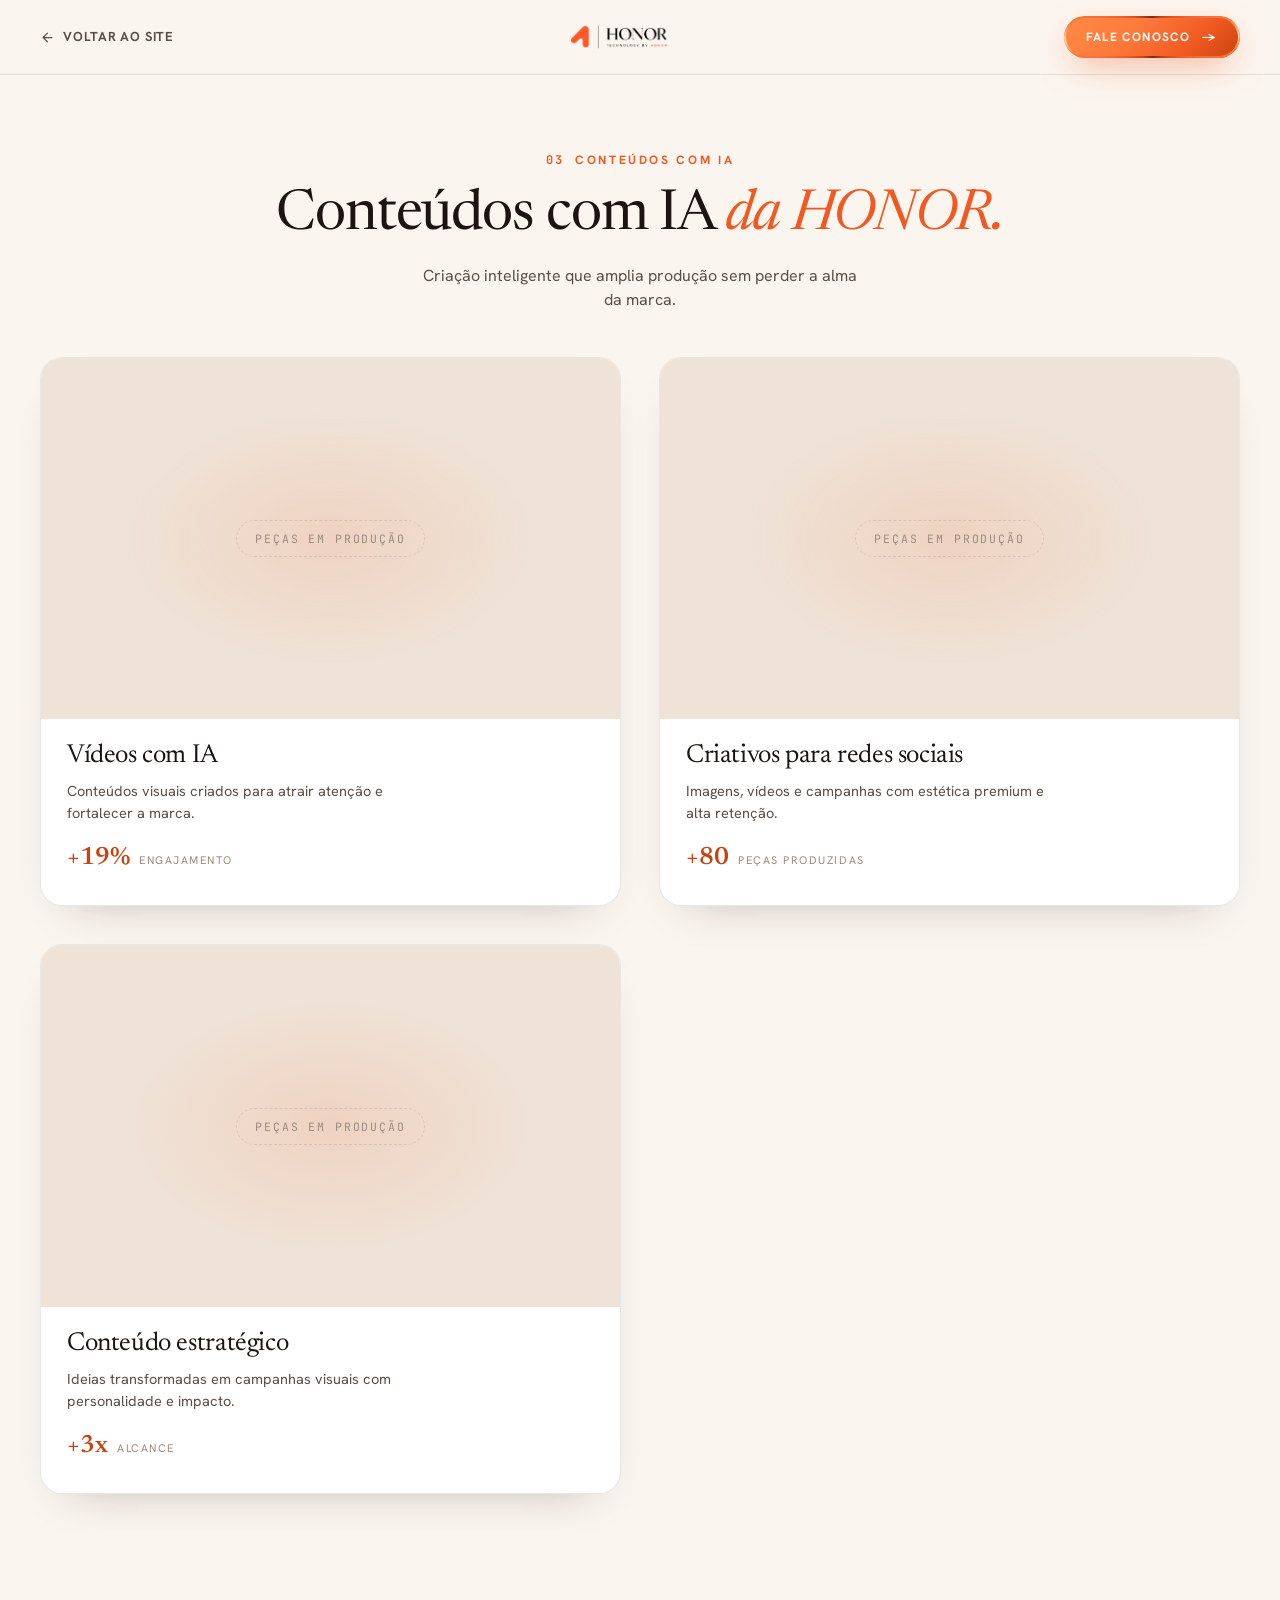
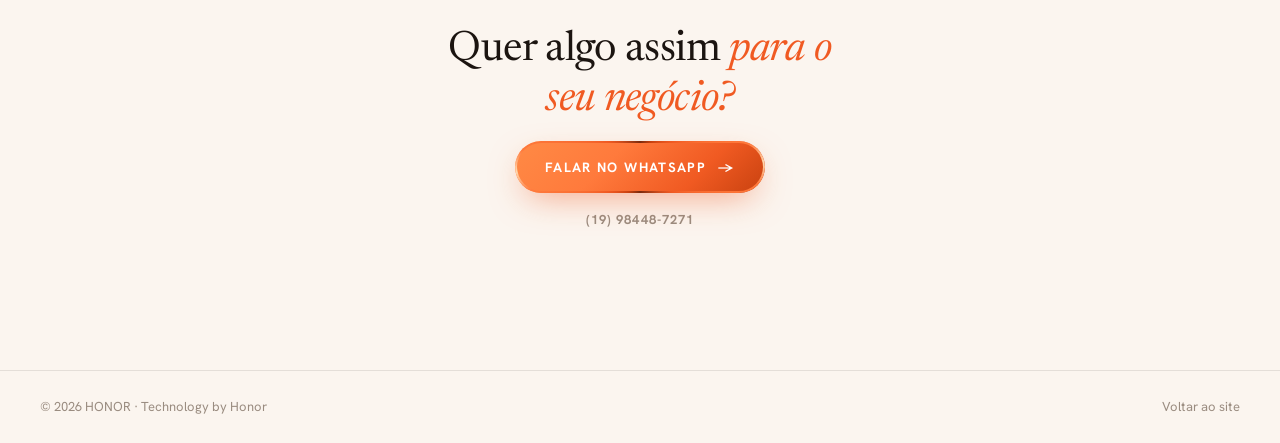
==== conteudos-ia.html @ 75b4dc58 "Galerias por solução, números em orbes de vidro e remoção do CRM Finance Galerias - Os três "+" de S" ====
<!DOCTYPE html>
<html lang="pt-BR">
<head>
<meta charset="UTF-8" />
<meta name="viewport" content="width=device-width, initial-scale=1.0" />
<title>Conteúdos com IA · HONOR</title>
<meta name="description" content="Conteúdos criados com IA pela HONOR — criação inteligente que amplia produção sem perder a alma da marca." />
<link rel="preconnect" href="https://fonts.googleapis.com" />
<link rel="preconnect" href="https://fonts.gstatic.com" crossorigin />
<link href="https://fonts.googleapis.com/css2?family=Newsreader:ital,opsz,wght@0,6..72,400;0,6..72,500;0,6..72,600;1,6..72,400;1,6..72,500&family=Hanken+Grotesk:wght@400;500;700;800&family=JetBrains+Mono:wght@400;500&display=swap" rel="stylesheet" />
<link rel="stylesheet" href="styles.css" />
<link rel="stylesheet" href="gallery.css" />
</head>
<body>

<!-- Cabeçalho enxuto: as galerias são destino, não a home. O nav e o rodapé
     completos vivem só no index.html — copiá-los aqui criaria quatro cópias
     para manter. -->
<header class="gx-head">
  <div class="wrap gx-head-in">
    <a class="gx-back" href="index.html">
      <svg width="15" height="15" viewBox="0 0 24 24" fill="none" stroke="currentColor" stroke-width="2" stroke-linecap="round" stroke-linejoin="round" aria-hidden="true"><path d="M19 12H5M12 19l-7-7 7-7"/></svg>
      Voltar ao site
    </a>
    <a class="gx-logo" href="index.html" aria-label="HONOR — página inicial">
      <img src="assets/logo-full.png" alt="HONOR" />
    </a>
    <a class="btn btn-fill gx-cta" href="https://wa.me/5519984487271?text=Ol%C3%A1%21%20Vim%20pelo%20site%20da%20HONOR%20e%20gostaria%20de%20falar%20sobre%20um%20projeto." target="_blank" rel="noopener">Fale conosco <span class="ar">&rarr;</span></a>
  </div>
</header>

<main class="gx-main">
  <div class="wrap gx-hero">
    <span class="eyebrow reveal"><i class="gx-num">03</i> Conteúdos com IA</span>
    <h1 class="h2 reveal d1">Conteúdos com IA <span class="ital">da HONOR.</span></h1>
    <p class="lead reveal d2">Criação inteligente que amplia produção sem perder a alma da marca.</p>
  </div>

  <div class="wrap gx-grid">
    <article class="gx-card reveal d1">
      <div class="gx-frame gx-frame--soon">
        <span class="gx-soon">Peças em produção</span>
      </div>
      <div class="gx-body">
        <h2>Vídeos com IA</h2>
        <p>Conteúdos visuais criados para atrair atenção e fortalecer a marca.</p>
        <span class="gx-chip"><b>+19%</b><i>engajamento</i></span>
      </div>
    </article>
    <article class="gx-card reveal d2">
      <div class="gx-frame gx-frame--soon">
        <span class="gx-soon">Peças em produção</span>
      </div>
      <div class="gx-body">
        <h2>Criativos para redes sociais</h2>
        <p>Imagens, vídeos e campanhas com estética premium e alta retenção.</p>
        <span class="gx-chip"><b>+80</b><i>peças produzidas</i></span>
      </div>
    </article>
    <article class="gx-card reveal d3">
      <div class="gx-frame gx-frame--soon">
        <span class="gx-soon">Peças em produção</span>
      </div>
      <div class="gx-body">
        <h2>Conteúdo estratégico</h2>
        <p>Ideias transformadas em campanhas visuais com personalidade e impacto.</p>
        <span class="gx-chip"><b>+3x</b><i>alcance</i></span>
      </div>
    </article>
  </div>

  <div class="wrap gx-foot-cta reveal">
    <h2>Quer algo assim <span class="ital">para o seu negócio?</span></h2>
    <a class="btn btn-fill" href="https://wa.me/5519984487271?text=Ol%C3%A1%21%20Vim%20pelo%20site%20da%20HONOR%20e%20gostaria%20de%20falar%20sobre%20um%20projeto." target="_blank" rel="noopener">Falar no WhatsApp <span class="ar">&rarr;</span></a>
    <a class="gx-phone" href="https://wa.me/5519984487271?text=Ol%C3%A1%21%20Vim%20pelo%20site%20da%20HONOR%20e%20gostaria%20de%20falar%20sobre%20um%20projeto." target="_blank" rel="noopener">(19) 98448-7271</a>
  </div>
</main>

<footer class="gx-footer">
  <div class="wrap gx-footer-in">
    <span>&copy; 2026 HONOR · Technology by Honor</span>
    <a href="index.html">Voltar ao site</a>
  </div>
</footer>

<script src="app.js"></script>
<script src="gallery.js"></script>
</body>
</html>
---- styles.css ----
/* ============================================================
   HONOR — landing page
   Design system: warm cream canvas, molten-orange accent,
   editorial serif (Newsreader) + grotesque sans (Hanken Grotesk)
   ============================================================ */

:root{
  /* palette */
  --cream:      #FBF5EF;
  --cream-2:    #F4EBE2;
  --cream-3:    #EFE3D7;
  --ink:        #1B1410;
  --ink-soft:   #5A4F47;
  --ink-faint:  #9A8C80;
  --line:       rgba(27,20,16,.10);

  --dark:       #120D0A;
  --dark-2:     #1B1310;
  --dark-soft:  rgba(255,255,255,.62);
  --dark-faint: rgba(255,255,255,.34);
  --dark-line:  rgba(255,255,255,.10);

  /* accent — molten orange (Tweakable via --accent) */
  --accent:     #F05A22;
  --accent-2:   #FF7A3C;
  --accent-deep:#C8410F;
  --glow:       rgba(240,90,34,.55);

  /* type */
  --serif: "Newsreader", Georgia, serif;
  --sans:  "Hanken Grotesk", system-ui, sans-serif;
  --mono:  "JetBrains Mono", ui-monospace, monospace;

  --maxw: 1280px;
  --ease: cubic-bezier(.22,1,.36,1);
}

*{ box-sizing:border-box; margin:0; padding:0; }
html{ scroll-behavior:smooth; -webkit-text-size-adjust:100%; }

/* custom thin orange scrollbar */
html{ scrollbar-width:thin; scrollbar-color:var(--accent) transparent; }
::-webkit-scrollbar{ width:9px; height:9px; }
::-webkit-scrollbar-track{ background:transparent; }
::-webkit-scrollbar-thumb{
  background:linear-gradient(var(--accent), var(--accent-deep));
  border-radius:100px; border:2px solid var(--cream);
}
::-webkit-scrollbar-thumb:hover{ background:var(--accent-2); }
body{
  font-family:var(--sans);
  background:var(--cream);
  color:var(--ink);
  line-height:1.5;
  overflow-x:hidden;
  -webkit-font-smoothing:antialiased;
}
img{ display:block; max-width:100%; }
a{ color:inherit; text-decoration:none; }

.wrap{ max-width:var(--maxw); margin:0 auto; padding:0 40px; }

/* ---- shared type ---- */
.eyebrow{
  font-family:var(--sans);
  font-size:12px; font-weight:700;
  letter-spacing:.22em; text-transform:uppercase;
  color:var(--accent);
}
.eyebrow .muted{ color:var(--ink-faint); }
h1,h2,h3{ font-family:var(--serif); font-weight:400; line-height:1.04; letter-spacing:-.015em; }
.display{ font-size:clamp(40px,6.6vw,92px); }
.h2{ font-size:clamp(30px,4.4vw,58px); letter-spacing:-.02em; }
.h3{ font-size:clamp(22px,2.4vw,30px); }
.ital{ font-style:italic; color:var(--accent); }
.lead{ font-size:clamp(15px,1.25vw,18px); color:var(--ink-soft); max-width:42ch; }
p{ text-wrap:pretty; }

/* ---- buttons ---- */
.btn{
  --pad:16px 30px;
  display:inline-flex; align-items:center; gap:12px;
  font-family:var(--sans); font-size:13.5px; font-weight:700;
  letter-spacing:.1em; text-transform:uppercase;
  padding:var(--pad); border-radius:100px;
  border:1px solid transparent; cursor:pointer;
  transition:transform .4s var(--ease), box-shadow .4s var(--ease), background .3s, color .3s;
  will-change:transform;
}
.btn .ar{ transition:transform .4s var(--ease); }
.btn:hover .ar{ transform:translateX(5px); }
.btn-fill{
  position:relative; isolation:isolate;
  background:linear-gradient(135deg,#FF8A45 0%, var(--accent-2) 38%, var(--accent) 72%, var(--accent-deep) 100%);
  color:#fff; border:none;
  box-shadow:0 12px 34px -10px var(--glow), inset 0 1px 0 rgba(255,255,255,.28);
}
/* rotating orange liquid ring around the button (border only, text stays on top) */
.btn-fill::before{
  content:""; position:absolute; inset:0; border-radius:999px; padding:1.7px; z-index:0; pointer-events:none;
  background:conic-gradient(from var(--lg-a,0deg),
    #7a2a0d 0deg, #C8410F 24deg, #F05A22 52deg, #FF7A3C 78deg,
    #ffd9b0 88deg, #FF7A3C 98deg, #F05A22 128deg, #7a2a0d 180deg,
    #C8410F 204deg, #F05A22 232deg, #FF7A3C 258deg,
    #ffd9b0 268deg, #FF7A3C 278deg, #F05A22 308deg, #7a2a0d 360deg);
  -webkit-mask:linear-gradient(#000 0 0) content-box, linear-gradient(#000 0 0);
  mask:linear-gradient(#000 0 0) content-box, linear-gradient(#000 0 0);
  -webkit-mask-composite:xor; mask-composite:exclude;
  animation:lg-angle 4.5s linear infinite;
}
.btn-fill > *{ position:relative; z-index:1; }
.btn-fill:hover{ transform:translateY(-3px); box-shadow:0 20px 48px -12px var(--glow), inset 0 1px 0 rgba(255,255,255,.4); }
.btn-ghost{ color:var(--ink); padding-left:6px; padding-right:6px; }
.btn-ghost:hover{ color:var(--accent); }
.btn-outline{
  border-color:var(--line); color:var(--ink); background:transparent;
}
.btn-outline:hover{ border-color:var(--accent); color:var(--accent); transform:translateY(-2px); }

/* ============================================================
   NAV — liquid-gold floating toolbar
   ============================================================ */
@property --lg-a{ syntax:"<angle>"; inherits:false; initial-value:0deg; }
@keyframes lg-spin{ to{ transform:translate(-50%,-50%) rotate(360deg); } }
@keyframes lg-angle{ to{ --lg-a:360deg; } }
:root{
  --lg-conic: conic-gradient(from 0deg,
    #7a2a0d 0deg, #C8410F 20deg, #F05A22 52deg, #FF7A3C 78deg,
    #ffffff 88deg, #FF7A3C 98deg, #ffc0cb 103deg, #ffd9b0 109deg,
    #F05A22 132deg, #7a2a0d 180deg,
    #C8410F 200deg, #F05A22 232deg, #FF7A3C 258deg,
    #ffffff 268deg, #FF7A3C 278deg, #ffc0cb 283deg, #ffd9b0 289deg,
    #F05A22 312deg, #7a2a0d 360deg);
}
.nav{
  position:fixed; top:0; left:0; right:0; z-index:60;
  display:flex; justify-content:center; padding:16px 18px; pointer-events:none;
}
.nav-in{
  pointer-events:auto; position:relative;
  width:min(1200px,100%); height:62px;
  display:flex; align-items:center; justify-content:space-between; gap:20px;
  padding:0 11px 0 20px; border-radius:20px;
  background:rgba(251,245,239,.34);
  backdrop-filter:blur(12px) saturate(1.15); -webkit-backdrop-filter:blur(12px) saturate(1.15);
  border:1px solid rgba(255,255,255,.28);
  box-shadow:0 8px 30px rgba(0,0,0,.10), inset 0 1px 0 rgba(255,255,255,.4);
  transition:background .4s var(--ease), box-shadow .4s var(--ease);
}
.nav.scrolled .nav-in{ background:rgba(251,245,239,.62); box-shadow:0 10px 34px rgba(0,0,0,.14), inset 0 1px 0 rgba(255,255,255,.5); }
.nav-in > *{ position:relative; z-index:1; }

.brand{ display:flex; align-items:center; gap:11px; }
.brand-logo{ height:34px; width:auto; display:block; }
.foot-logo{ height:54px; filter:none; }

.nav-links{ position:relative; display:flex; gap:4px; }
.nav-links a{
  position:relative; z-index:2;
  font-size:12px; font-weight:700; letter-spacing:.1em; text-transform:uppercase;
  color:var(--ink); padding:10px 16px; border-radius:14px;
  transition:color .35s var(--ease);
}
.nav-links a:hover{ color:var(--accent); }
.nav-links a.is-active{ color:#000; }

/* sliding gold ring — outline only, transparent center (no plate/box) */
.nav-ring{
  position:absolute; top:0; left:0; width:0; height:0; z-index:1; opacity:0;
  border-radius:16px; pointer-events:none;
  transition:transform .5s cubic-bezier(.34,1.2,.64,1), width .5s cubic-bezier(.34,1.2,.64,1),
             height .5s cubic-bezier(.34,1.2,.64,1), opacity .4s var(--ease);
}
.nav-ring.on{ opacity:1; }
.nav-ring__glow{ position:absolute; inset:-5px; border-radius:20px; background:var(--accent); filter:blur(11px); opacity:.22; }
.nav-ring__clip{ position:absolute; inset:0; border-radius:16px; overflow:hidden; padding:2.2px;
  -webkit-mask:linear-gradient(#000 0 0) content-box, linear-gradient(#000 0 0);
  mask:linear-gradient(#000 0 0) content-box, linear-gradient(#000 0 0);
  -webkit-mask-composite:xor; mask-composite:exclude; }
.nav-ring__grad{ position:absolute; top:50%; left:50%; width:220%; aspect-ratio:1;
  transform:translate(-50%,-50%); background:var(--lg-conic); animation:lg-spin 4.5s linear infinite; }

/* gold-ring CTA button */
.lg-cta{ position:relative; display:inline-flex; align-items:center; border-radius:100px; overflow:hidden; isolation:isolate; }
.lg-cta__ring{ position:absolute; inset:0; border-radius:inherit; overflow:hidden; z-index:0; }
.lg-cta__grad{ position:absolute; top:50%; left:50%; width:260%; aspect-ratio:1;
  transform:translate(-50%,-50%); background:var(--lg-conic); animation:lg-spin 4.5s linear infinite; }
.lg-cta__label{ position:relative; z-index:1; margin:1.6px; padding:11px 22px; border-radius:100px;
  background:#1c0f08; color:#FFB382; font:700 12px/1 var(--sans); letter-spacing:.1em; text-transform:uppercase;
  display:inline-flex; align-items:center; gap:10px; transition:color .3s var(--ease); }
.lg-cta:hover .lg-cta__label{ color:#fff; }
.lg-cta .ar{ transition:transform .4s var(--ease); }
.lg-cta:hover .ar{ transform:translateX(4px); }

@media(max-width:880px){ .nav-links{ display:none; } }

/* ============================================================
   HERO
   ============================================================ */
.hero{ position:relative; padding-top:78px; overflow:hidden; background:#F3EEE9; display:flex; flex-direction:column; height:100vh; height:100svh; min-height:460px; }
#particles{ position:absolute; inset:0; width:100%; height:100%; z-index:2; pointer-events:none; }

/* video fills the hero exactly — hero matches the viewport, cover keeps it edge-to-edge */
.hero-video{
  position:absolute; inset:0; width:100%; height:100%;
  object-fit:cover; object-position:center;
  z-index:0; pointer-events:none;
  background:#F3EEE9;
}
.hero > .wrap:first-of-type{ flex:1 1 auto; display:flex; align-items:center; min-height:0; width:100%; }
.hero-grid{
  position:relative; z-index:3;
  display:flex; align-items:center;
  width:100%; min-height:0;
  padding:16px 0;
}
.hero-copy{ max-width:560px; margin-left:clamp(-24px,-1.4vw,0px); }
.hero h1{ margin:18px 0 0; color:var(--ink); text-shadow:0 1px 22px rgba(251,245,239,.55); font-size:clamp(38px,5.4vw,82px); }
.hero .lead{ margin:26px 0 40px; max-width:42ch; color:var(--ink-soft); text-shadow:0 1px 14px rgba(251,245,239,.6); }
.hero .eyebrow{ text-shadow:0 1px 12px rgba(251,245,239,.6); }
.hero-actions{ display:flex; align-items:center; gap:20px; flex-wrap:wrap; }
.hero .btn-ghost{ color:var(--ink); text-shadow:0 1px 12px rgba(251,245,239,.5); }
.hero .btn-ghost:hover{ color:var(--accent); }
.hero .eyebrow .muted{ color:var(--ink-faint); }

/* no dark seam between hero and the next band — clean cut */
.hero::after{ content:none; }
/* subtle LIGHT (cream) gradient on the text side so the dark text reads over any video frame */
.hero::before{
  content:""; position:absolute; inset:0; z-index:1; pointer-events:none;
  background:linear-gradient(90deg, rgba(243,238,233,.86) 0%, rgba(243,238,233,.6) 24%, rgba(243,238,233,.3) 42%, rgba(243,238,233,.08) 56%, transparent 66%);
}

/* hero headline is ALWAYS visible — no scroll-JS / timeline dependency */
.hero .reveal{ opacity:1 !important; transform:none !important; animation:none !important; }

/* trust band — its own strip on cream, below the 16:9 video hero */
.trustband{ background:var(--cream); padding:34px 0 40px; overflow:hidden; }
.trustband .trust-label{ text-align:center; margin-bottom:24px; }
.trust-label{ font-size:11px; font-weight:700; letter-spacing:.2em; text-transform:uppercase; color:var(--ink-faint); }

/* scrolling marquee of brand names */
.marquee{
  position:relative; width:100%; overflow:hidden;
  -webkit-mask-image:linear-gradient(90deg, transparent, #000 7%, #000 93%, transparent);
  mask-image:linear-gradient(90deg, transparent, #000 7%, #000 93%, transparent);
}
.marquee-track{ display:flex; align-items:center; width:max-content; animation:marquee 30s linear infinite; }
.marquee:hover .marquee-track{ animation-play-state:paused; }
.m-item{
  font-family:var(--serif); font-style:italic; font-weight:500;
  font-size:clamp(24px,2.6vw,38px); color:var(--ink); opacity:.5;
  white-space:nowrap; padding:0 clamp(26px,3.4vw,52px);
  transition:opacity .3s, color .3s;
}
.m-item:hover{ opacity:1; color:var(--accent); }
.m-sep{ flex:none; width:7px; height:7px; border-radius:50%; background:var(--accent); opacity:.55; }
@keyframes marquee{ from{ transform:translateX(0); } to{ transform:translateX(-50%); } }
@media (prefers-reduced-motion:reduce){ .marquee-track{ animation:none; } }

@media(max-width:900px){
  .hero{ height:auto; min-height:100vh; min-height:100svh; }
  .hero-grid{ min-height:auto; padding:24px 0 30px; }
  .hero-copy{ max-width:none; margin-left:0; }
}

/* ============================================================
   SOLUÇÕES
   ============================================================ */
.section{ position:relative; padding:clamp(80px,11vh,140px) 0; }
.sec-head{ text-align:center; max-width:760px; margin:0 auto 64px; }
.sec-head .eyebrow{ display:block; margin-bottom:20px; }

.solucoes{ position:relative; overflow:hidden; min-height:100vh; display:flex; flex-direction:column; justify-content:center; padding:96px 0; }
.sol-bg{
  position:absolute; left:50%; top:50%;
  transform:translate(-50%, calc(-50% + var(--py,0)));
  width:min(1180px,94vw); aspect-ratio:1672/941;
  background:url("assets/spheres-soft.png") center/contain no-repeat;
  z-index:0; pointer-events:none;
  will-change:transform;
}
.solucoes .wrap{ position:relative; z-index:1; display:flex; flex-direction:column; min-height:84vh; }
.solucoes .sec-head{ position:relative; max-width:860px; }
.solucoes .sec-head h2{ font-size:clamp(28px,3.9vw,52px); }
.solucoes .sec-head::before{
  content:""; position:absolute; inset:-40% -16% -30%;
  background:radial-gradient(62% 64% at 50% 42%, rgba(251,245,239,.95) 0%, rgba(251,245,239,.62) 52%, transparent 80%);
  filter:blur(6px); z-index:-1; pointer-events:none;
}
.sol-grid{
  display:grid; grid-template-columns:repeat(3,1fr); gap:28px;
  max-width:1040px; margin:auto auto 0;
}
.sol-card{ position:relative; text-align:center; padding:0 14px; }
.sol-card::before{
  content:""; position:absolute; inset:-22% -8% -16%;
  background:radial-gradient(78% 86% at 50% 50%, rgba(251,245,239,.92) 0%, rgba(251,245,239,.6) 56%, transparent 82%);
  filter:blur(5px); z-index:-1; pointer-events:none;
}
.sol-card .num{ font-family:var(--mono); font-size:12px; color:var(--accent); letter-spacing:.1em; }
.sol-card h3{ margin:14px 0 10px; font-size:24px; }
.sol-card p{ color:var(--ink-soft); font-size:15px; max-width:30ch; margin:0 auto; }
/* virou link para a galeria do tema; text-decoration/line-height explícitos
   porque agora é <a> e não mais <div> */
.sol-card .plus{
  width:38px; height:38px; margin:20px auto 0; border-radius:50%;
  background:var(--accent); color:#fff; display:grid; place-items:center;
  font-size:18px; line-height:1; text-decoration:none;
  box-shadow:0 8px 22px -8px var(--glow);
  transition:transform .4s var(--ease), box-shadow .4s var(--ease);
}
.sol-card .plus:hover,
.sol-card:hover .plus{ transform:rotate(90deg) scale(1.08); box-shadow:0 12px 28px -8px var(--glow); }
.sol-card .plus:focus-visible{ outline:2px solid var(--accent-deep); outline-offset:4px; }
@media(max-width:820px){ .sol-grid{ grid-template-columns:1fr; gap:34px; } }

/* ============================================================
   CASES — grade por padrão, coverflow 3D no desktop
   Modos aplicados por cases.js: .cf--on (coverflow) e .cf--snap (mobile).
   Sem JS, o que vale é a grade abaixo — todo o conteúdo fica legível.
   ============================================================ */
/* sem overflow aqui: overflow:hidden no ancestral vira o scrollport do
   position:sticky e mata o pin. O recorte fica em .cases-sticky. */
.cases{ --cf-step:60vh; position:relative; background:#0C0C0C; color:#fff; padding:96px 0 104px; }
.cases-head{ margin-bottom:44px; }
.cases-head .eyebrow{ display:block; margin-bottom:14px; }
.cases-head .h2{ color:#FBF5EF; }

/* ---- base: grade ---- */
.cf-track{ display:grid; grid-template-columns:repeat(2,1fr); gap:26px;
           max-width:var(--maxw); margin:0 auto; padding:0 40px; }
.cf-card{ background:#141010; border:1px solid var(--dark-line); border-radius:20px; overflow:hidden; }
.cf-shot{ aspect-ratio:16/10; background:#0f0b09; }
.cf-shot img{ width:100%; height:100%; object-fit:cover; display:block; }
.cf-info{ padding:22px 24px 26px; }
.cf-info h3{ font-size:23px; color:#fff; }
.cf-info p{ color:var(--dark-soft); font-size:14.5px; margin:10px 0 16px; max-width:46ch; }
.cf-chip{ display:inline-flex; align-items:baseline; gap:9px; }
.cf-chip b{ font-family:var(--serif); font-weight:600; font-size:26px; color:var(--accent-2); }
.cf-chip i{ font-style:normal; font-size:11px; letter-spacing:.14em; text-transform:uppercase; color:var(--dark-faint); }
.cf-meta{ display:none; }
@media(max-width:760px){ .cf-track{ grid-template-columns:1fr; padding:0 24px; } }

/* ---- modo coverflow (desktop) ---- */
.cases.cf--on{ padding:0; height:calc(100svh + (var(--cf-n,1) - 1) * var(--cf-step)); }
.cases.cf--on .cases-sticky{
  position:sticky; top:0; height:100svh; overflow:hidden;
  display:flex; flex-direction:column; justify-content:center; gap:clamp(14px,2.6vh,34px);
  padding:96px 0 44px;
}
/* no modo pinado o cabeçalho divide a tela com os cards, então encolhe */
.cases.cf--on .cases-head{ margin-bottom:0; text-align:center; }
.cases.cf--on .cases-head .eyebrow{ margin-bottom:10px; }
.cases.cf--on .cases-head .h2{ font-size:clamp(26px,3vw,44px); }

.cases.cf--on .cf-stage{
  position:relative; flex:1; min-height:0;
  perspective:1600px; perspective-origin:50% 50%;
  touch-action:pan-y; cursor:grab; outline:none;
}
.cases.cf--on .cf-stage.is-dragging{ cursor:grabbing; }
.cases.cf--on .cf-stage:focus-visible{ outline:2px solid var(--accent); outline-offset:8px; border-radius:22px; }
/* brasa por trás do card central */
.cases.cf--on .cf-stage::before{
  content:""; position:absolute; left:50%; top:50%; z-index:0; pointer-events:none;
  width:min(74vw,940px); aspect-ratio:1; transform:translate(-50%,-50%);
  background:radial-gradient(closest-side, rgba(240,90,34,.20), transparent 70%);
}
/* vinhetas laterais: os cards somem na borda em vez de serem cortados */
.cases.cf--on .cf-stage::after{
  content:""; position:absolute; inset:0; z-index:2; pointer-events:none;
  background:linear-gradient(90deg,#0C0C0C 0%, rgba(12,12,12,0) 15%, rgba(12,12,12,0) 85%, #0C0C0C 100%);
}
.cases.cf--on .cf-track{
  position:absolute; inset:0; z-index:1; display:block;
  max-width:none; margin:0; padding:0; transform-style:preserve-3d;
}
.cases.cf--on .cf-card{
  position:absolute; left:50%; top:50%;
  width:min(44vw, 560px, 74vh); margin:0; cursor:pointer;
  background:#0f0b09; border-color:rgba(255,255,255,.08);
  box-shadow:0 30px 70px -30px rgba(0,0,0,.9);
  will-change:transform, opacity;
}
.cases.cf--on .cf-card .cf-info{ display:none; }
.cases.cf--on .cf-card.is-active{
  cursor:default; border-color:rgba(240,90,34,.5);
  box-shadow:0 44px 92px -30px var(--glow), 0 0 0 1px rgba(240,90,34,.22);
}

/* legenda + controles */
.cases.cf--on .cf-meta{
  display:grid; grid-template-columns:1fr auto; gap:clamp(20px,4vw,64px); align-items:end;
}
.cf-meta-text{ transition:opacity .17s var(--ease), transform .17s var(--ease); }
.cf-meta-text.swap{ opacity:0; transform:translateY(9px); }
.cf-t{ font-size:clamp(21px,2.3vw,29px); color:#fff; }
.cf-d{ color:var(--dark-soft); font-size:14.5px; margin:9px 0 14px; max-width:54ch; }
.cf-ctl{ display:flex; align-items:center; gap:13px; }
.cf-arrow{
  width:42px; height:42px; flex:none; border-radius:50%; padding:0; cursor:pointer;
  border:1px solid var(--dark-line); background:transparent; color:var(--dark-soft);
  display:grid; place-items:center; transition:.3s var(--ease);
}
.cf-arrow:hover{ border-color:var(--accent); color:var(--accent); transform:translateY(-3px); }
.cf-count{ font-family:var(--mono); font-size:12px; letter-spacing:.08em; color:var(--dark-faint); }
.cf-count b{ font-weight:500; color:var(--accent-2); }
.cf-total{ font-style:normal; }
.cf-dots{ display:flex; align-items:center; gap:8px; margin-left:6px; }
.cf-dot{
  width:7px; height:7px; border:0; padding:0; border-radius:50%; cursor:pointer;
  background:rgba(255,255,255,.22); transition:.35s var(--ease);
}
.cf-dot:hover{ background:rgba(255,255,255,.5); }
.cf-dot.is-on{ width:22px; border-radius:4px; background:var(--accent); box-shadow:0 0 12px var(--glow); }
.cf-cta{ grid-column:1 / -1; justify-self:start; }
@media(max-width:1100px){
  .cases.cf--on .cf-meta{ grid-template-columns:1fr; align-items:start; }
  .cf-cta{ display:none; }
}

/* ---- modo snap (mobile) ---- */
.cases.cf--snap .cf-track{
  display:flex; gap:16px; padding:4px 22px 22px; max-width:none;
  overflow-x:auto; scroll-snap-type:x mandatory;
  -webkit-overflow-scrolling:touch; scrollbar-width:none;
}
.cases.cf--snap .cf-track::-webkit-scrollbar{ display:none; }
.cases.cf--snap .cf-card{ flex:0 0 84%; scroll-snap-align:center; }

/* ============================================================
   PROCESSO
   ============================================================ */
.processo{ overflow:hidden; }
.proc-grid{ display:grid; grid-template-columns:1.45fr 1.15fr; gap:clamp(8px,1.5vw,28px); align-items:center; }
.proc-art{ position:relative; }
.proc-art img{ width:138%; max-width:none; height:auto; display:block; margin-left:-22%; }
.proc-main .eyebrow{ display:block; margin-bottom:16px; }
.proc-main h2{ margin:0 0 38px; }
.steps{ position:relative; display:grid; grid-template-columns:repeat(4,1fr); gap:18px; margin-bottom:36px; }
.steps .wire{ position:absolute; left:0; right:0; top:26px; height:60px; z-index:0; pointer-events:none; }
.step{ position:relative; z-index:1; }
.step .dot{
  width:54px; height:54px; border-radius:50%;
  background:#fff; border:1px solid var(--line);
  display:grid; place-items:center; color:var(--accent);
  box-shadow:0 10px 26px -14px rgba(0,0,0,.25);
  transition:transform .4s var(--ease), box-shadow .4s;
}
.step:hover .dot{ transform:translateY(-5px); box-shadow:0 16px 30px -12px var(--glow); }
.step .num{ font-family:var(--mono); font-size:12px; color:var(--ink-faint); margin:20px 0 8px; }
.step h3{ font-size:19px; font-family:var(--sans); font-weight:800; letter-spacing:.04em; text-transform:uppercase; }
.step p{ color:var(--ink-soft); font-size:14px; margin-top:10px; max-width:24ch; }
@media(max-width:980px){
  .proc-grid{ grid-template-columns:1fr; gap:30px; }
  .proc-art{ max-width:620px; margin:0 auto; }
  .proc-art img{ width:100%; margin-left:0; }
  .steps{ grid-template-columns:repeat(2,1fr); gap:34px; }
  .steps .wire{ display:none; }
}
@media(max-width:520px){ .steps{ grid-template-columns:1fr; } }

/* ============================================================
   NÚMEROS — orbes de vidro no creme
   Mesma linguagem da seção Soluções. As esferas de lá são um PNG fixo
   (assets/spheres-soft.png em .sol-bg), então estes orbes são CSS puro.
   Regra de ouro herdada da versão anterior: NENHUM filter/backdrop-filter
   em ancestral do número — o odômetro anima dentro, e filtro sobre camada
   animada custou metade do frame rate antes.
   ============================================================ */
.numbers{ position:relative; overflow:hidden; background:var(--cream-2); }
.numbers::before{                       /* wash quente separando do creme vizinho */
  content:""; position:absolute; left:50%; top:52%; z-index:0; pointer-events:none;
  width:min(120%,1400px); aspect-ratio:2.2/1; transform:translate(-50%,-50%);
  background:radial-gradient(closest-side, rgba(240,90,34,.10), transparent 72%);
}
.numbers .wrap{ position:relative; z-index:1; }
.numbers .sec-head{ margin-bottom:clamp(44px,6vw,72px); }

.orb-row{ position:relative; }
.orb-wire{
  position:absolute; left:3%; top:0; width:94%; z-index:0;
  /* mesma altura do orbe: o path está em y=60 de um viewBox de 120 e o
     preserveAspectRatio="none" estica, então a linha cai no centro deles */
  height:clamp(120px,15vw,190px);
}
.orb-wire path{ stroke-width:1.6; opacity:.75; }
.orb-list{
  position:relative; z-index:1; list-style:none;
  display:grid; grid-template-columns:repeat(4,1fr); gap:clamp(16px,2.5vw,34px);
}
.orb-item{ text-align:center; }

/* o orbe */
.orb{
  position:relative; margin:0 auto;
  width:clamp(120px,15vw,190px); aspect-ratio:1; border-radius:50%;
  display:grid; place-items:center;
  background:
    radial-gradient(76% 76% at 30% 22%, rgba(255,255,255,.98), rgba(255,255,255,.34) 44%, transparent 64%),
    radial-gradient(130% 118% at 50% 116%, rgba(240,90,34,.62), rgba(255,122,60,.26) 42%, transparent 70%),
    linear-gradient(158deg, rgba(255,255,255,.72), rgba(244,235,226,.40));
  border:1px solid rgba(255,255,255,.9);
  box-shadow:
    0 30px 54px -24px rgba(200,65,15,.6),
    0 6px 18px -10px rgba(27,20,16,.2),
    0 0 0 1px rgba(240,90,34,.12),
    inset 0 -26px 42px -20px rgba(240,90,34,.72),
    inset 0 12px 24px -14px rgba(255,255,255,1);
  transition:transform .55s var(--ease), box-shadow .55s var(--ease);
}
.orb-item:hover .orb{
  transform:translateY(-8px);
  box-shadow:
    0 40px 66px -24px rgba(200,65,15,.66),
    0 8px 20px -10px rgba(27,20,16,.22),
    0 0 0 1px rgba(240,90,34,.2),
    inset 0 -26px 42px -20px rgba(240,90,34,.78),
    inset 0 12px 24px -14px rgba(255,255,255,1);
}
/* brilho especular no alto à esquerda */
.orb-shine{
  position:absolute; left:16%; top:11%; width:44%; height:30%; border-radius:50%;
  background:linear-gradient(160deg, rgba(255,255,255,.95), rgba(255,255,255,0) 68%);
  pointer-events:none;
}

/* número dentro do orbe: laranja sólido. Sem halo — no creme o brilho
   não lê como luz, vira sujeira em volta do algarismo. */
.orb-num{
  position:relative;
  font-family:var(--serif); font-weight:600; line-height:1;
  font-size:clamp(34px,4.4vw,60px);
  color:var(--accent-deep);
}
.orb-l{
  margin-top:18px; font-size:11.5px; letter-spacing:.16em;
  text-transform:uppercase; color:var(--ink-soft);
}

@media(max-width:860px){
  .orb-list{ grid-template-columns:repeat(2,1fr); gap:34px 18px; }
  .orb-wire{ display:none; }
}
@media(max-width:380px){ .orb-list{ grid-template-columns:1fr; } }

/* ---- ODÔMETRO ----
   Cada dígito é uma coluna com overflow:hidden e uma tira 0-9 que desliza.
   A largura da coluna sai sozinha do dígito mais largo da tira, então todas
   ficam iguais sem depender de a fonte ter algarismos tabulares.
   A classe .odo é posta pelo JS; a pele (cor, tamanho) fica em quem usa.

   Dois cuidados aprendidos e que valem para qualquer pele nova:
   1. Nada de text-shadow largo nos dígitos. A janela da coluna é um
      overflow:hidden justo, a sombra bate na borda e vira um retângulo
      visível. Dar padding não resolve: a folga deixa vazar o dígito
      vizinho da tira junto com o brilho.
   2. Nada de filter/drop-shadow em ancestral. O filtro é reaplicado sobre
      a camada das tiras a cada frame e derruba a página de ~60 fps p/ ~30. */
.odo{ position:relative; display:inline-flex; align-items:flex-start; }
.odo-d{ display:block; overflow:hidden; height:1em; font-variant-numeric:tabular-nums; }
.odo-s{ display:block; height:1em; line-height:1em; }
.odo-strip{
  display:block;
  /* curva própria de propósito: var(--ease) chega perto do fim no primeiro
     terço, o que deixaria o rolar imperceptível. Esta acelera, gira e freia,
     como um contador mecânico. */
  transition:transform 1.4s cubic-bezier(.65,0,.35,1);
  transition-delay:calc(var(--d,0) * 110ms);
}
.odo-strip span{ display:block; height:1em; line-height:1em; text-align:center; }

/* ============================================================
   DEPOIMENTO — editorial, direto no creme, sem moldura
   ============================================================ */
.testimonial{ background:var(--cream); }
.tm{ max-width:920px; margin:0 auto; text-align:center; }
.tm-mark{ font-family:var(--serif); font-style:italic; font-size:clamp(58px,7vw,88px); color:var(--accent); line-height:.5; }
.tm-quote{
  font-family:var(--serif); font-size:clamp(25px,3.3vw,44px); line-height:1.22;
  color:var(--ink); margin:clamp(26px,3.5vw,40px) 0 clamp(28px,3.5vw,40px);
  text-wrap:pretty;
}
.tm-by{ display:inline-flex; align-items:center; gap:14px; text-align:left; }
.tm-by .av{
  width:46px; height:46px; flex:none; border-radius:50%;
  background:linear-gradient(135deg,var(--accent),var(--accent-deep));
  display:grid; place-items:center; font-weight:800; color:#fff; font-size:14px;
  box-shadow:0 10px 26px -12px var(--glow);
}
.tm-who{ display:grid; gap:3px; }
.tm-by .nm{ font-size:13px; font-weight:800; letter-spacing:.08em; text-transform:uppercase; color:var(--ink); }
.tm-by .ro{ font-size:12.5px; color:var(--ink-faint); }

/* ============================================================
   CTA (neon)
   ============================================================ */
.cta-section{
  position:relative; overflow:hidden;
  background:#0b0807; color:#fff;
  min-height:clamp(440px,46vw,640px); display:flex; align-items:center;
}
.cta-section > .wrap{ width:100%; position:relative; z-index:1; }
.cta-bg{ position:absolute; inset:0; z-index:0; }
.cta-bg img{ position:absolute; right:0; top:50%; transform:translateY(-50%); height:122%; width:auto; max-width:none; display:block; }
.cta-in{ position:relative; z-index:1; display:flex; flex-direction:column; align-items:flex-start; gap:20px; max-width:560px; }
.cta-section .eyebrow{ color:var(--accent); }
.cta-section h2{ color:#FBF5EF; max-width:14ch; margin-top:2px; }
.cta-section .ital{ color:var(--accent-2); }
.cta-sub{ color:var(--dark-soft); font-size:16px; max-width:40ch; }
.cta-section .btn-fill{ margin-top:8px; }
.cta-phone{
  display:inline-flex; align-items:center; gap:9px;
  font-family:var(--sans); font-size:13px; font-weight:700;
  letter-spacing:.08em; color:var(--dark-soft);
  transition:color .3s var(--ease);
}
.cta-phone svg{ color:var(--accent-2); transition:transform .35s var(--ease); }
.cta-phone:hover{ color:#fff; }
.cta-phone:hover svg{ transform:scale(1.12); }
@media(max-width:860px){
  .cta-in{ max-width:none; }
  .cta-bg img{ height:auto; width:150%; right:-34%; top:auto; bottom:-6%; transform:none; opacity:.45; }
}

/* ============================================================
   FOOTER
   ============================================================ */
.footer{ padding:80px 0 40px; }
.foot-grid{ display:grid; grid-template-columns:1.6fr repeat(4,1fr) 1.6fr; gap:34px; }
.foot-brand .lead{ font-size:14px; margin-top:18px; max-width:30ch; }
.foot-soc{ display:flex; gap:14px; margin-top:24px; }
.foot-soc a{ width:38px; height:38px; border-radius:50%; border:1px solid var(--line); display:grid; place-items:center; color:var(--ink-soft); transition:.3s; }
.foot-soc a:hover{ border-color:var(--accent); color:var(--accent); transform:translateY(-3px); }
.foot-col h4{ font-family:var(--sans); font-size:12px; font-weight:800; letter-spacing:.16em; text-transform:uppercase; color:var(--ink-faint); margin-bottom:18px; }
.foot-col a{ display:block; font-size:14.5px; color:var(--ink-soft); margin-bottom:11px; transition:.25s; }
.foot-col a:hover{ color:var(--accent); transform:translateX(3px); }
.foot-news h4{ font-family:var(--sans); font-size:12px; font-weight:800; letter-spacing:.16em; text-transform:uppercase; color:var(--ink-faint); margin-bottom:14px; }
.foot-news p{ font-size:13.5px; color:var(--ink-soft); margin-bottom:18px; }
.news-form{ display:flex; align-items:center; border:1px solid var(--line); border-radius:100px; padding:5px 5px 5px 20px; transition:border-color .3s; }
.news-form:focus-within{ border-color:var(--accent); }
.news-form input{ flex:1; border:0; background:transparent; font-family:var(--sans); font-size:14px; color:var(--ink); outline:none; min-width:0; }
.news-form button{ width:42px; height:42px; flex:none; border:0; border-radius:50%; background:var(--accent); color:#fff; cursor:pointer; display:grid; place-items:center; transition:transform .35s var(--ease); }
.news-form button:hover{ transform:translateX(3px); }
.foot-bottom{ display:flex; justify-content:space-between; align-items:center; gap:20px; margin-top:64px; padding-top:26px; border-top:1px solid var(--line); font-size:13px; color:var(--ink-faint); flex-wrap:wrap; }
.foot-bottom .links{ display:flex; gap:28px; }
.foot-bottom a:hover{ color:var(--accent); }
@media(max-width:1040px){ .foot-grid{ grid-template-columns:1fr 1fr 1fr; } .foot-brand,.foot-news{ grid-column:span 3; } }
@media(max-width:620px){ .foot-grid{ grid-template-columns:1fr 1fr; } .foot-brand,.foot-news{ grid-column:span 2; } }

/* ============================================================
   REVEAL ANIMATIONS
   ============================================================ */
@media (prefers-reduced-motion:no-preference){
  .reveal{ opacity:0; transform:translateY(34px); transition:opacity 1s var(--ease), transform 1s var(--ease); }
  .reveal.in{ opacity:1; transform:none; }
  .reveal.d1{ transition-delay:.09s; }
  .reveal.d2{ transition-delay:.18s; }
  .reveal.d3{ transition-delay:.27s; }
  .reveal.d4{ transition-delay:.36s; }
}

/* draw wire path */
.wire path{ fill:none; stroke:var(--accent); stroke-width:1.4; opacity:.6;
  stroke-dasharray:1400; stroke-dashoffset:1400; transition:stroke-dashoffset 2.2s var(--ease); }
.wire.in path{ stroke-dashoffset:0; }

/* frozen-timeline fallback: when CSS animations never advance, show content */
html.no-anim .reveal{ opacity:1 !important; transform:none !important; transition:none !important; }
html.no-anim .wire path{ stroke-dashoffset:0 !important; transition:none !important; }
---- gallery.css ----
/* ============================================================
   HONOR — galerias por solução (landing-pages / sistemas / conteudos-ia)
   Carregado depois de styles.css e reusa os tokens, .wrap, .eyebrow,
   .h2, .ital, .lead, .btn e o sistema .reveal de lá.
   ============================================================ */

/* ---------- cabeçalho enxuto ---------- */
.gx-head{
  position:sticky; top:0; z-index:50;
  background:rgba(251,245,239,.86); backdrop-filter:blur(14px); -webkit-backdrop-filter:blur(14px);
  border-bottom:1px solid var(--line);
}
.gx-head-in{ display:flex; align-items:center; justify-content:space-between; gap:20px; height:74px; }
.gx-back{
  display:inline-flex; align-items:center; gap:8px;
  font-size:13px; font-weight:700; letter-spacing:.06em; text-transform:uppercase;
  color:var(--ink-soft); transition:color .3s var(--ease);
}
.gx-back:hover{ color:var(--accent); }
.gx-back svg{ transition:transform .3s var(--ease); }
.gx-back:hover svg{ transform:translateX(-3px); }
.gx-logo img{ height:26px; width:auto; display:block; }
.gx-cta{ padding:12px 22px; font-size:12px; }

/* ---------- topo da página ---------- */
.gx-main{ padding-bottom:clamp(70px,9vh,110px); }
.gx-hero{ padding:clamp(52px,8vh,96px) 40px clamp(38px,5vh,58px); max-width:900px; text-align:center; }
.gx-hero .eyebrow{ display:inline-flex; align-items:center; gap:10px; margin-bottom:18px; }
.gx-num{ font-family:var(--mono); font-style:normal; color:var(--accent); }
.gx-hero .lead{ margin:18px auto 0; max-width:56ch; }

/* ---------- grade ---------- */
.gx-grid{ display:grid; grid-template-columns:repeat(2,1fr); gap:clamp(22px,3vw,38px); }
.gx-card{
  border-radius:22px; overflow:hidden; background:#fff;
  border:1px solid var(--line);
  box-shadow:0 20px 44px -30px rgba(27,20,16,.34);
  transition:transform .5s var(--ease), box-shadow .5s var(--ease), border-color .4s;
}
.gx-card:hover{
  transform:translateY(-6px);
  border-color:rgba(240,90,34,.34);
  box-shadow:0 30px 60px -28px rgba(200,65,15,.4);
}

.gx-frame{ position:relative; aspect-ratio:16/10; background:var(--cream-3); overflow:hidden; }
.gx-frame img,
.gx-frame video{
  position:absolute; inset:0; width:100%; height:100%;
  object-fit:cover; display:block;
}
/* o vídeo entra por cima do print, então a troca não pisca */
.gx-frame video{ opacity:0; transition:opacity .45s var(--ease); }
.gx-frame.is-playing video{ opacity:1; }

/* placeholder honesto p/ o que ainda não tem peça */
.gx-frame--soon{
  display:grid; place-items:center;
  background:
    radial-gradient(closest-side, rgba(240,90,34,.12), transparent 72%),
    var(--cream-3);
}
.gx-soon{
  font-family:var(--mono); font-size:11.5px; letter-spacing:.16em;
  text-transform:uppercase; color:var(--ink-faint);
  border:1px dashed var(--line); border-radius:999px; padding:9px 18px;
}

.gx-body{ padding:24px 26px 28px; }
.gx-body h2{ font-size:clamp(20px,2.2vw,26px); }
.gx-body p{ color:var(--ink-soft); font-size:14.5px; margin:10px 0 16px; max-width:46ch; }
.gx-chip{ display:inline-flex; align-items:baseline; gap:9px; }
.gx-chip b{ font-family:var(--serif); font-weight:600; font-size:25px; color:var(--accent-deep); }
.gx-chip i{ font-style:normal; font-size:11px; letter-spacing:.14em; text-transform:uppercase; color:var(--ink-faint); }

/* ---------- CTA do rodapé da galeria ---------- */
.gx-foot-cta{
  margin-top:clamp(56px,8vh,92px); padding:clamp(40px,5vw,60px) 40px;
  text-align:center; display:flex; flex-direction:column; align-items:center; gap:16px;
}
.gx-foot-cta h2{ font-family:var(--serif); font-size:clamp(26px,3.4vw,42px); line-height:1.18; max-width:18ch; }
.gx-phone{
  font-family:var(--sans); font-size:13px; font-weight:700; letter-spacing:.08em;
  color:var(--ink-faint); transition:color .3s var(--ease);
}
.gx-phone:hover{ color:var(--accent); }

/* ---------- rodapé ---------- */
.gx-footer{ border-top:1px solid var(--line); padding:26px 0; }
.gx-footer-in{ display:flex; justify-content:space-between; gap:16px; flex-wrap:wrap; font-size:13px; color:var(--ink-faint); }
.gx-footer-in a:hover{ color:var(--accent); }

@media(max-width:820px){
  .gx-grid{ grid-template-columns:1fr; }
  .gx-hero{ padding-left:24px; padding-right:24px; }
  .gx-cta{ display:none; }          /* no celular o CTA do rodapé já cobre */
}
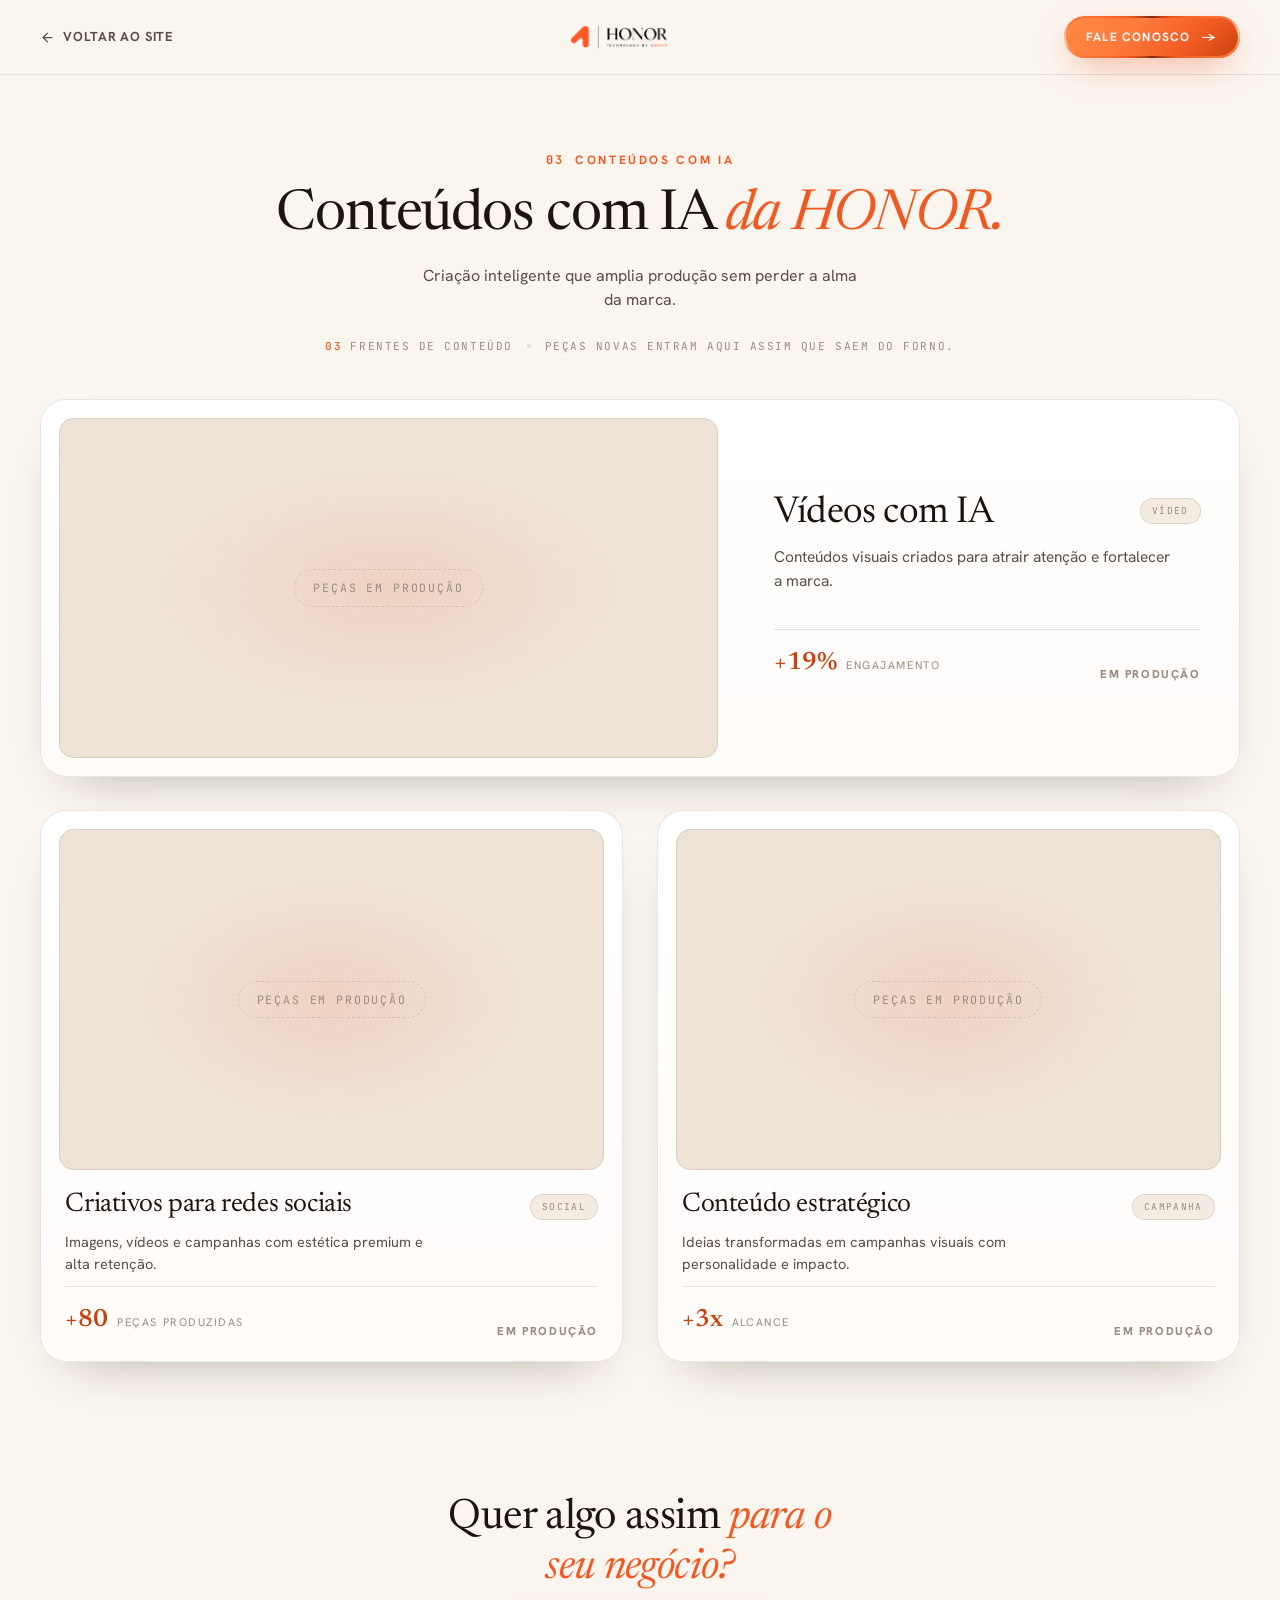
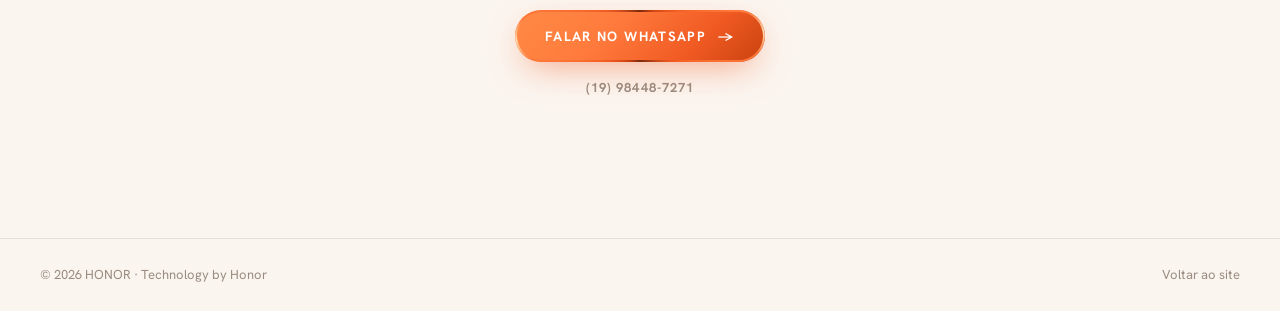
==== commit 588782c0: "Portfólio em cards-janela, com preview e link para o site As galerias mostravam só um print recortad" ====
--- a/conteudos-ia.html
+++ b/conteudos-ia.html
@@ -34,37 +34,77 @@
     <span class="eyebrow reveal"><i class="gx-num">03</i> Conteúdos com IA</span>
     <h1 class="h2 reveal d1">Conteúdos com IA <span class="ital">da HONOR.</span></h1>
     <p class="lead reveal d2">Criação inteligente que amplia produção sem perder a alma da marca.</p>
+    <div class="gx-meta reveal d3">
+      <span><b>03</b> frentes de conteúdo</span>
+      <span class="gx-sep" aria-hidden="true"></span>
+      <span>Peças novas entram aqui assim que saem do forno.</span>
+    </div>
   </div>
 
-  <div class="wrap gx-grid">
-    <article class="gx-card reveal d1">
-      <div class="gx-frame gx-frame--soon">
-        <span class="gx-soon">Peças em produção</span>
+  <!-- Cada peça é um card-janela: barra com o domínio real, preview da página
+       e o card inteiro vira o link. Para publicar o link de um projeto:
+         1. troque  <article class="pf-card ... is-pending">  por
+            <a class="pf-card ..." href="https://SITE" target="_blank" rel="noopener">
+            (e o </article> do fim por </a>)
+         2. troque o texto "link em breve" da .pf-url pelo domínio
+         3. troque "em breve" da .pf-live por "no ar"
+         4. troque "Link em breve" da .pf-go por: Ver site ao vivo + o <svg> da seta
+         5. acrescente dentro do .pf-frame:
+            <span class="pf-open">Abrir site <svg .../></span>
+       Sem href o card continua honesto: mostra a peça e não promete clique. -->
+  <div class="wrap pf-grid">
+    <article class="pf-card reveal d1 pf-card--wide is-pending">
+      <div class="pf-window">
+        <div class="pf-frame pf-frame--soon pf-frame--bare">
+          <span class="pf-soon">Peças em produção</span>
+        </div>
       </div>
-      <div class="gx-body">
-        <h2>Vídeos com IA</h2>
+      <div class="pf-body">
+        <div class="pf-head">
+          <h2>Vídeos com IA</h2>
+          <span class="pf-tag">Vídeo</span>
+        </div>
         <p>Conteúdos visuais criados para atrair atenção e fortalecer a marca.</p>
-        <span class="gx-chip"><b>+19%</b><i>engajamento</i></span>
+        <div class="pf-foot">
+          <span class="pf-chip"><b>+19%</b><i>engajamento</i></span>
+          <span class="pf-go">Em produção</span>
+        </div>
       </div>
     </article>
-    <article class="gx-card reveal d2">
-      <div class="gx-frame gx-frame--soon">
-        <span class="gx-soon">Peças em produção</span>
+    <article class="pf-card reveal d2 is-pending">
+      <div class="pf-window">
+        <div class="pf-frame pf-frame--soon pf-frame--bare">
+          <span class="pf-soon">Peças em produção</span>
+        </div>
       </div>
-      <div class="gx-body">
-        <h2>Criativos para redes sociais</h2>
+      <div class="pf-body">
+        <div class="pf-head">
+          <h2>Criativos para redes sociais</h2>
+          <span class="pf-tag">Social</span>
+        </div>
         <p>Imagens, vídeos e campanhas com estética premium e alta retenção.</p>
-        <span class="gx-chip"><b>+80</b><i>peças produzidas</i></span>
+        <div class="pf-foot">
+          <span class="pf-chip"><b>+80</b><i>peças produzidas</i></span>
+          <span class="pf-go">Em produção</span>
+        </div>
       </div>
     </article>
-    <article class="gx-card reveal d3">
-      <div class="gx-frame gx-frame--soon">
-        <span class="gx-soon">Peças em produção</span>
+    <article class="pf-card reveal d3 is-pending">
+      <div class="pf-window">
+        <div class="pf-frame pf-frame--soon pf-frame--bare">
+          <span class="pf-soon">Peças em produção</span>
+        </div>
       </div>
-      <div class="gx-body">
-        <h2>Conteúdo estratégico</h2>
+      <div class="pf-body">
+        <div class="pf-head">
+          <h2>Conteúdo estratégico</h2>
+          <span class="pf-tag">Campanha</span>
+        </div>
         <p>Ideias transformadas em campanhas visuais com personalidade e impacto.</p>
-        <span class="gx-chip"><b>+3x</b><i>alcance</i></span>
+        <div class="pf-foot">
+          <span class="pf-chip"><b>+3x</b><i>alcance</i></span>
+          <span class="pf-go">Em produção</span>
+        </div>
       </div>
     </article>
   </div>
--- a/styles.css
+++ b/styles.css
@@ -387,6 +387,38 @@
 .cases.cf--on .cf-card.is-active{
   cursor:default; border-color:rgba(240,90,34,.5);
   box-shadow:0 44px 92px -30px var(--glow), 0 0 0 1px rgba(240,90,34,.22);
+}
+/* o case central com site publicado vira um clique de verdade */
+.cases.cf--on .cf-card.is-active[data-url]{ cursor:pointer; }
+.cf-shot{ position:relative; }
+.cf-card[data-url] .cf-shot::after{
+  content:"Abrir site \2197";
+  position:absolute; left:14px; bottom:14px; z-index:2;
+  padding:9px 16px; border-radius:999px;
+  background:var(--accent); color:#fff;
+  font-family:var(--sans); font-size:11px; font-weight:800;
+  letter-spacing:.13em; text-transform:uppercase;
+  box-shadow:0 14px 30px -12px rgba(200,65,15,.8);
+  opacity:0; transform:translateY(8px);
+  transition:opacity .4s var(--ease), transform .45s var(--ease);
+}
+.cases.cf--on .cf-card.is-active[data-url] .cf-shot::after,
+.cases.cf--snap .cf-card[data-url] .cf-shot::after,
+.cf-card[data-url]:hover .cf-shot::after{ opacity:1; transform:none; }
+
+/* link para o site do case, ao lado da legenda */
+.cf-visit{
+  display:inline-flex; align-items:center; gap:9px; margin-top:16px;
+  font-family:var(--sans); font-size:11.5px; font-weight:800;
+  letter-spacing:.13em; text-transform:uppercase; color:var(--accent-2);
+  transition:gap .35s var(--ease), color .3s var(--ease);
+}
+.cf-visit:hover{ gap:13px; color:#fff; }
+.cf-visit svg{ transition:transform .35s var(--ease); }
+.cf-visit:hover svg{ transform:translate(3px,-3px); }
+.cf-visit-url{
+  font-family:var(--mono); font-weight:400; font-size:11px;
+  letter-spacing:.02em; text-transform:none; color:var(--dark-faint);
 }
 
 /* legenda + controles */
--- a/gallery.css
+++ b/gallery.css
@@ -1,7 +1,13 @@
 /* ============================================================
-   HONOR — galerias por solução (landing-pages / sistemas / conteudos-ia)
+   HONOR — galerias/portfólio por solução
+   (landing-pages / sistemas / conteudos-ia)
    Carregado depois de styles.css e reusa os tokens, .wrap, .eyebrow,
    .h2, .ital, .lead, .btn e o sistema .reveal de lá.
+
+   O card do portfólio é uma JANELA DE NAVEGADOR: barra com o domínio
+   real em cima, preview da página dentro e o card inteiro é o link.
+   Cada peça precisa dizer três coisas antes do clique — que site é
+   (título), como ele é (preview) e para onde vai (domínio na barra).
    ============================================================ */
 
 /* ---------- cabeçalho enxuto ---------- */
@@ -29,49 +35,248 @@
 .gx-num{ font-family:var(--mono); font-style:normal; color:var(--accent); }
 .gx-hero .lead{ margin:18px auto 0; max-width:56ch; }
 
-/* ---------- grade ---------- */
-.gx-grid{ display:grid; grid-template-columns:repeat(2,1fr); gap:clamp(22px,3vw,38px); }
-.gx-card{
-  border-radius:22px; overflow:hidden; background:#fff;
+/* linha de status: quantas peças e o convite para clicar */
+.gx-meta{
+  display:flex; align-items:center; justify-content:center; gap:14px; flex-wrap:wrap;
+  margin-top:26px; font-family:var(--mono); font-size:11px; letter-spacing:.14em;
+  text-transform:uppercase; color:var(--ink-faint);
+}
+.gx-meta b{ font-weight:500; color:var(--accent); }
+.gx-meta span{ display:inline-flex; align-items:center; gap:8px; }
+.gx-meta .gx-sep{ width:4px; height:4px; border-radius:50%; background:var(--line); }
+
+/* ============================================================
+   GRADE DO PORTFÓLIO
+   Duas colunas, com a primeira peça em destaque ocupando a linha
+   inteira no formato deitado. A assimetria é o que impede a grade
+   de virar uma tabela de prints.
+   ============================================================ */
+.pf-grid{
+  display:grid; grid-template-columns:repeat(2,1fr);
+  gap:clamp(20px,2.6vw,34px);
+}
+
+.pf-card{
+  position:relative; isolation:isolate;
+  display:flex; flex-direction:column;
+  border-radius:26px; overflow:hidden;
+  background:linear-gradient(180deg,#fff 0%, #FFFCF9 100%);
   border:1px solid var(--line);
-  box-shadow:0 20px 44px -30px rgba(27,20,16,.34);
-  transition:transform .5s var(--ease), box-shadow .5s var(--ease), border-color .4s;
-}
-.gx-card:hover{
-  transform:translateY(-6px);
-  border-color:rgba(240,90,34,.34);
-  box-shadow:0 30px 60px -28px rgba(200,65,15,.4);
-}
-
-.gx-frame{ position:relative; aspect-ratio:16/10; background:var(--cream-3); overflow:hidden; }
-.gx-frame img,
-.gx-frame video{
+  box-shadow:0 24px 50px -34px rgba(27,20,16,.42);
+  transition:transform .55s var(--ease), box-shadow .55s var(--ease), border-color .45s var(--ease);
+}
+/* fio de acento que corre no topo quando o card acorda */
+.pf-card::before{
+  content:""; position:absolute; left:0; top:0; z-index:4;
+  height:2px; width:0;
+  background:linear-gradient(90deg,var(--accent),var(--accent-2));
+  transition:width .7s var(--ease);
+}
+a.pf-card:hover,
+a.pf-card:focus-visible{
+  transform:translateY(-8px);
+  border-color:rgba(240,90,34,.36);
+  box-shadow:0 40px 74px -34px rgba(200,65,15,.44);
+}
+a.pf-card:hover::before,
+a.pf-card:focus-visible::before{ width:100%; }
+a.pf-card:focus-visible{ outline:2px solid var(--accent); outline-offset:4px; }
+
+/* ---------- janela do navegador ---------- */
+.pf-window{ padding:clamp(13px,1.5vw,18px) clamp(13px,1.5vw,18px) 0; }
+
+.pf-bar{
+  display:flex; align-items:center; gap:12px;
+  height:36px; padding:0 13px;
+  background:var(--cream-2);
+  border:1px solid var(--line); border-bottom:0;
+  border-radius:13px 13px 0 0;
+}
+.pf-dots{ display:flex; gap:5px; flex:none; }
+.pf-dots i{
+  width:8px; height:8px; border-radius:50%;
+  background:var(--ink-faint); opacity:.34;
+  transition:background .45s var(--ease), opacity .45s var(--ease);
+}
+a.pf-card:hover .pf-dots i{ opacity:1; }
+a.pf-card:hover .pf-dots i:nth-child(1){ background:#E8604A; }
+a.pf-card:hover .pf-dots i:nth-child(2){ background:#E8B04A; }
+a.pf-card:hover .pf-dots i:nth-child(3){ background:#5FB87A; }
+
+/* o domínio real — é ele que promete para onde o clique leva */
+.pf-url{
+  flex:1 1 auto; min-width:0;
+  display:flex; align-items:center; justify-content:center; gap:7px;
+  height:22px; padding:0 12px;
+  background:rgba(255,255,255,.72); border:1px solid var(--line); border-radius:999px;
+  font-family:var(--mono); font-size:10.5px; letter-spacing:.02em;
+  color:var(--ink-soft); white-space:nowrap; overflow:hidden; text-overflow:ellipsis;
+  transition:color .4s var(--ease), border-color .4s var(--ease);
+}
+.pf-url svg{ flex:none; opacity:.5; }
+a.pf-card:hover .pf-url{ color:var(--accent-deep); border-color:rgba(240,90,34,.3); }
+
+/* selo "no ar" com o ponto pulsando */
+.pf-live{
+  flex:none; display:inline-flex; align-items:center; gap:6px;
+  font-family:var(--mono); font-size:9.5px; letter-spacing:.16em; text-transform:uppercase;
+  color:var(--ink-faint);
+}
+.pf-live::before{
+  content:""; width:6px; height:6px; border-radius:50%;
+  background:#3FA96A; box-shadow:0 0 0 0 rgba(63,169,106,.5);
+  animation:pfPulse 2.4s var(--ease) infinite;
+}
+@keyframes pfPulse{
+  0%,100%{ box-shadow:0 0 0 0 rgba(63,169,106,.45); }
+  50%    { box-shadow:0 0 0 5px rgba(63,169,106,0); }
+}
+
+/* ---------- preview ---------- */
+.pf-frame{
+  position:relative; overflow:hidden;
+  aspect-ratio:16/10;
+  background:var(--cream-3);
+  border:1px solid var(--line);
+  border-radius:0 0 15px 15px;
+}
+.pf-shot,
+.pf-frame video{
   position:absolute; inset:0; width:100%; height:100%;
-  object-fit:cover; display:block;
-}
+  object-fit:cover; object-position:top center; display:block;
+  transition:transform 1.2s var(--ease), filter .6s var(--ease);
+}
+a.pf-card:hover .pf-shot{ transform:scale(1.06); }
 /* o vídeo entra por cima do print, então a troca não pisca */
-.gx-frame video{ opacity:0; transition:opacity .45s var(--ease); }
-.gx-frame.is-playing video{ opacity:1; }
+.pf-frame video{ opacity:0; transition:opacity .45s var(--ease); }
+.pf-frame.is-playing video{ opacity:1; }
+
+/* véu que escurece só o bastante para a pílula "abrir site" ler */
+.pf-frame::after{
+  content:""; position:absolute; inset:0; z-index:2; pointer-events:none;
+  background:linear-gradient(180deg, rgba(18,13,10,.06), rgba(18,13,10,.34));
+  opacity:0; transition:opacity .5s var(--ease);
+}
+a.pf-card:hover .pf-frame::after{ opacity:1; }
+
+/* brilho que varre o print uma vez a cada hover */
+.pf-glare{
+  position:absolute; inset:-20% -60%; z-index:3; pointer-events:none;
+  background:linear-gradient(105deg, transparent 34%, rgba(255,255,255,.5) 48%, transparent 62%);
+  transform:translateX(-115%);
+}
+a.pf-card:hover .pf-glare{
+  transform:translateX(115%);
+  transition:transform 1.15s var(--ease) .06s;
+}
+
+/* pílula central que aparece no hover */
+.pf-open{
+  position:absolute; left:50%; top:50%; z-index:4;
+  transform:translate(-50%,-50%) scale(.88);
+  display:inline-flex; align-items:center; gap:9px;
+  padding:13px 24px; border-radius:999px;
+  background:var(--accent); color:#fff;
+  font-size:12px; font-weight:800; letter-spacing:.14em; text-transform:uppercase;
+  box-shadow:0 18px 40px -14px rgba(200,65,15,.7);
+  opacity:0; pointer-events:none;
+  transition:opacity .45s var(--ease), transform .55s var(--ease);
+}
+a.pf-card:hover .pf-open,
+a.pf-card:focus-visible .pf-open{ opacity:1; transform:translate(-50%,-50%) scale(1); }
+
+/* prints em retrato (apps) ganham moldura de aparelho, não recorte */
+.pf-frame--device{
+  display:grid; place-items:center;
+  background:
+    radial-gradient(closest-side at 50% 42%, rgba(240,90,34,.14), transparent 74%),
+    linear-gradient(165deg, var(--cream-2), var(--cream-3));
+}
+/* posicionado em absoluto de propósito: a moldura tem altura vinda do
+   aspect-ratio, e só um filho absoluto resolve height:% contra ela —
+   em fluxo normal o print estoura a moldura e é cortado embaixo */
+.pf-frame--device .pf-shot{
+  position:absolute; inset:auto; left:50%; top:50%;
+  width:auto; height:86%; max-width:70%;
+  object-fit:contain; object-position:center;
+  transform:translate(-50%,-50%);
+  border-radius:18px; border:1px solid rgba(27,20,16,.14);
+  box-shadow:0 28px 54px -22px rgba(27,20,16,.5);
+}
+a.pf-card:hover .pf-frame--device .pf-shot{ transform:translate(-50%,-52%) scale(1.04); }
+
+/* peça que não é um site: sem barra de navegador, moldura fechada */
+.pf-frame--bare{ border-radius:15px; }
 
 /* placeholder honesto p/ o que ainda não tem peça */
-.gx-frame--soon{
+.pf-frame--soon{
   display:grid; place-items:center;
   background:
     radial-gradient(closest-side, rgba(240,90,34,.12), transparent 72%),
     var(--cream-3);
 }
-.gx-soon{
+.pf-soon{
   font-family:var(--mono); font-size:11.5px; letter-spacing:.16em;
   text-transform:uppercase; color:var(--ink-faint);
   border:1px dashed var(--line); border-radius:999px; padding:9px 18px;
 }
 
-.gx-body{ padding:24px 26px 28px; }
-.gx-body h2{ font-size:clamp(20px,2.2vw,26px); }
-.gx-body p{ color:var(--ink-soft); font-size:14.5px; margin:10px 0 16px; max-width:46ch; }
-.gx-chip{ display:inline-flex; align-items:baseline; gap:9px; }
-.gx-chip b{ font-family:var(--serif); font-weight:600; font-size:25px; color:var(--accent-deep); }
-.gx-chip i{ font-style:normal; font-size:11px; letter-spacing:.14em; text-transform:uppercase; color:var(--ink-faint); }
+/* ---------- texto do card ---------- */
+.pf-body{
+  flex:1; display:flex; flex-direction:column; gap:11px;
+  padding:20px clamp(18px,1.9vw,26px) 22px;
+}
+.pf-head{ display:flex; align-items:flex-start; justify-content:space-between; gap:14px; }
+.pf-body h2{ font-size:clamp(20px,2.1vw,27px); line-height:1.1; }
+.pf-tag{
+  flex:none; margin-top:4px; padding:5px 11px; border-radius:999px;
+  background:var(--cream-2); border:1px solid var(--line);
+  font-family:var(--mono); font-size:9.5px; letter-spacing:.14em; text-transform:uppercase;
+  color:var(--ink-faint);
+}
+.pf-body p{ color:var(--ink-soft); font-size:14.5px; margin:0; max-width:48ch; }
+
+.pf-foot{
+  margin-top:auto; padding-top:15px; border-top:1px solid var(--line);
+  display:flex; align-items:flex-end; justify-content:space-between; gap:16px; flex-wrap:wrap;
+}
+.pf-chip{ display:inline-flex; align-items:baseline; gap:9px; }
+.pf-chip b{ font-family:var(--serif); font-weight:600; font-size:25px; color:var(--accent-deep); }
+.pf-chip i{ font-style:normal; font-size:11px; letter-spacing:.14em; text-transform:uppercase; color:var(--ink-faint); }
+
+.pf-go{
+  display:inline-flex; align-items:center; gap:8px;
+  font-family:var(--sans); font-size:11.5px; font-weight:800;
+  letter-spacing:.14em; text-transform:uppercase; color:var(--accent);
+  transition:gap .35s var(--ease);
+}
+.pf-go svg{ transition:transform .4s var(--ease); }
+a.pf-card:hover .pf-go{ gap:12px; }
+a.pf-card:hover .pf-go svg{ transform:translate(3px,-3px); }
+
+/* peça sem link publicado ainda: o card existe, mas não promete clique */
+.pf-card.is-pending{ cursor:default; }
+.pf-card.is-pending .pf-go{ color:var(--ink-faint); }
+.pf-card.is-pending .pf-live{ color:var(--ink-faint); }
+.pf-card.is-pending .pf-live::before{ background:var(--ink-faint); animation:none; box-shadow:none; }
+
+/* ---------- peça em destaque (deitada) ---------- */
+@media(min-width:861px){
+  .pf-card--wide{ grid-column:1 / -1; flex-direction:row; align-items:stretch; }
+  .pf-card--wide .pf-window{
+    flex:1 1 58%; min-width:0;
+    padding-bottom:clamp(13px,1.5vw,18px);
+    display:flex; flex-direction:column;
+  }
+  .pf-card--wide .pf-frame{ flex:1; aspect-ratio:auto; min-height:340px; }
+  .pf-card--wide .pf-body{
+    flex:1 1 42%; justify-content:center;
+    padding:clamp(28px,3vw,44px);
+  }
+  .pf-card--wide .pf-body h2{ font-size:clamp(27px,2.9vw,38px); }
+  .pf-card--wide .pf-body p{ font-size:15.5px; }
+  .pf-card--wide .pf-foot{ margin-top:26px; }
+}
 
 /* ---------- CTA do rodapé da galeria ---------- */
 .gx-foot-cta{
@@ -90,8 +295,23 @@
 .gx-footer-in{ display:flex; justify-content:space-between; gap:16px; flex-wrap:wrap; font-size:13px; color:var(--ink-faint); }
 .gx-footer-in a:hover{ color:var(--accent); }
 
-@media(max-width:820px){
-  .gx-grid{ grid-template-columns:1fr; }
+@media(max-width:560px){
+  .gx-meta{ gap:6px; }
+  .gx-meta .gx-sep{ display:none; }
+}
+
+@media(max-width:860px){
+  .pf-grid{ grid-template-columns:1fr; }
   .gx-hero{ padding-left:24px; padding-right:24px; }
   .gx-cta{ display:none; }          /* no celular o CTA do rodapé já cobre */
-}
+  /* sem hover no toque, a pílula central só atrapalharia o print */
+  .pf-open{ display:none; }
+}
+
+/* respeitando quem pediu menos movimento: o card ainda responde, sem varredura */
+@media(prefers-reduced-motion:reduce){
+  .pf-glare{ display:none; }
+  .pf-live::before{ animation:none; }
+  a.pf-card:hover{ transform:none; }
+  a.pf-card:hover .pf-shot{ transform:none; }
+}
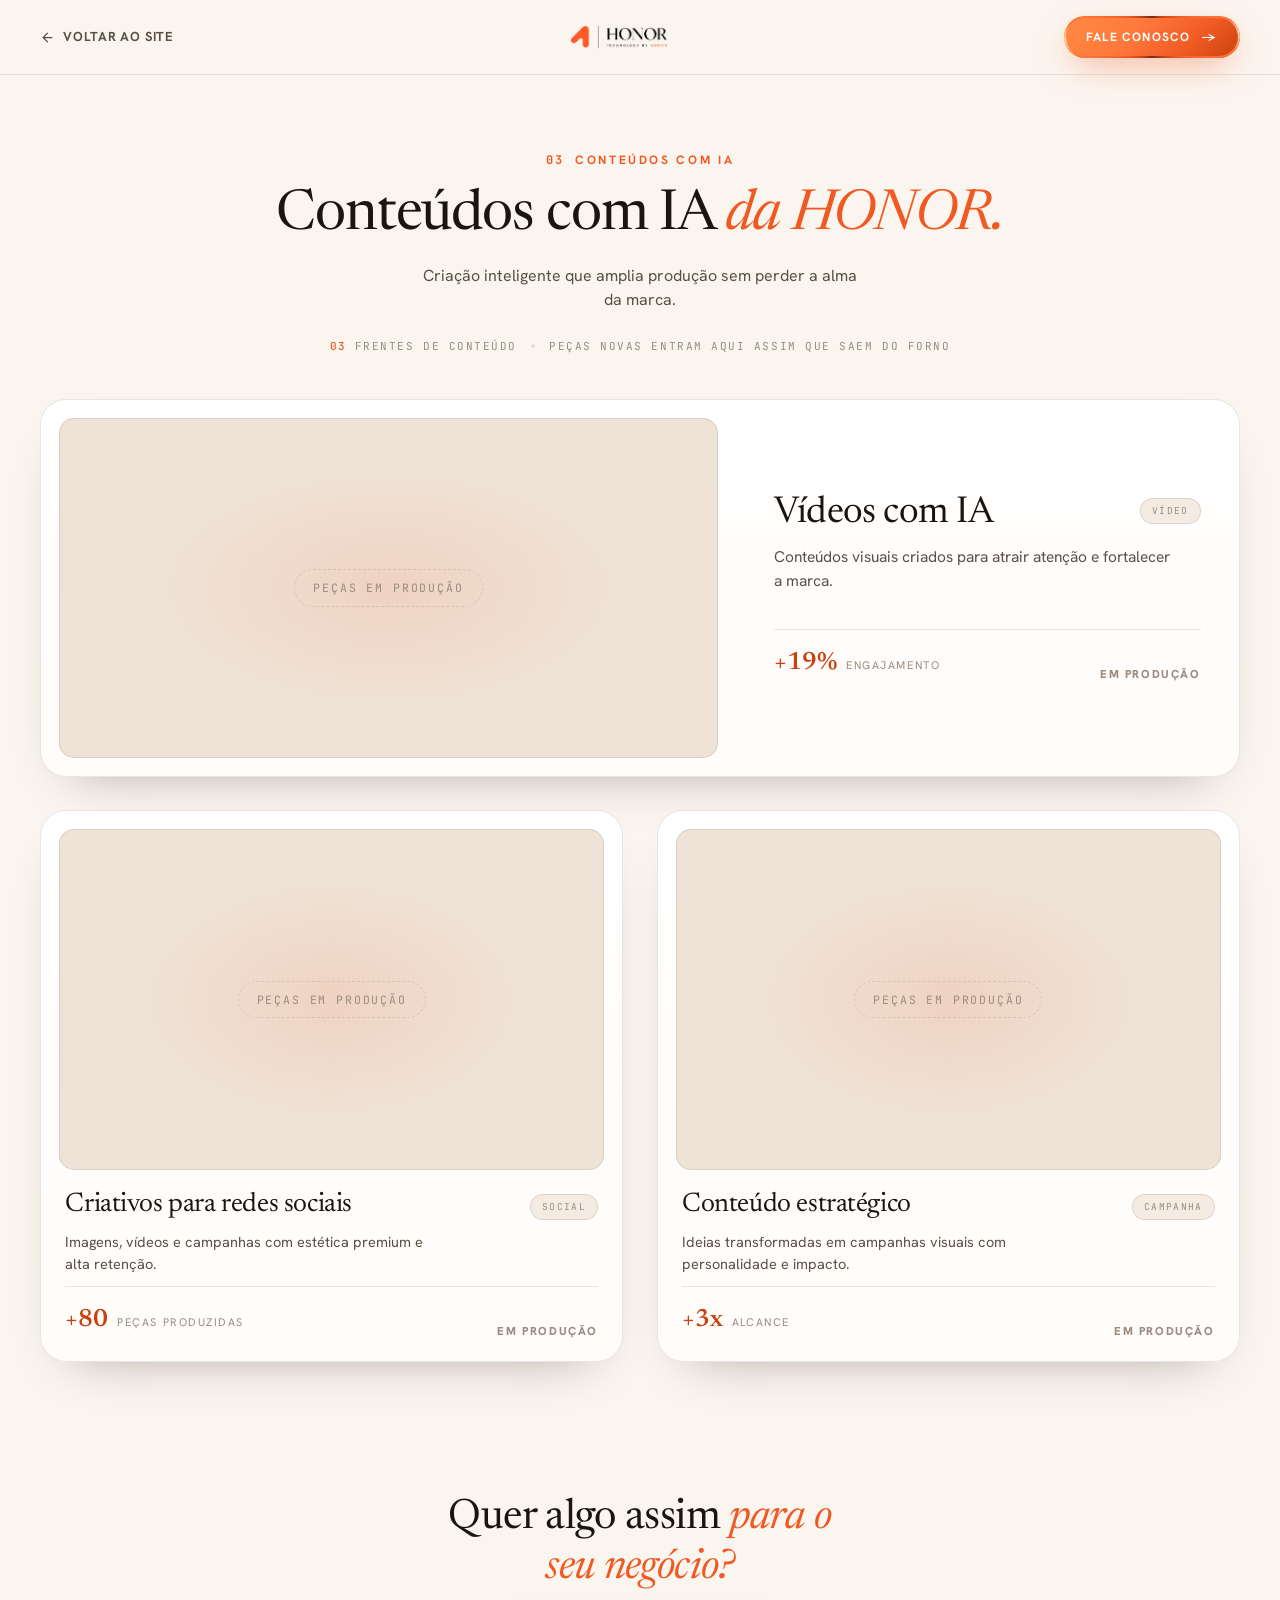
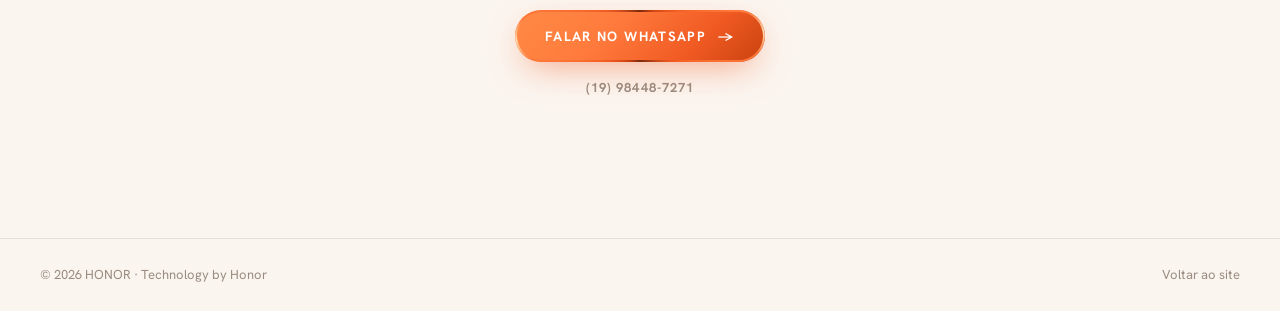
==== commit 93cde58c: "Cinco landing pages no ar no portfólio, com preview real Karmel, Espaço Serrano, NutrIA, WON-HYO e A" ====
--- a/conteudos-ia.html
+++ b/conteudos-ia.html
@@ -37,7 +37,7 @@
     <div class="gx-meta reveal d3">
       <span><b>03</b> frentes de conteúdo</span>
       <span class="gx-sep" aria-hidden="true"></span>
-      <span>Peças novas entram aqui assim que saem do forno.</span>
+      <span>Peças novas entram aqui assim que saem do forno</span>
     </div>
   </div>
 
--- a/styles.css
+++ b/styles.css
@@ -301,18 +301,29 @@
 .sol-card .num{ font-family:var(--mono); font-size:12px; color:var(--accent); letter-spacing:.1em; }
 .sol-card h3{ margin:14px 0 10px; font-size:24px; }
 .sol-card p{ color:var(--ink-soft); font-size:15px; max-width:30ch; margin:0 auto; }
-/* virou link para a galeria do tema; text-decoration/line-height explícitos
-   porque agora é <a> e não mais <div> */
-.sol-card .plus{
-  width:38px; height:38px; margin:20px auto 0; border-radius:50%;
-  background:var(--accent); color:#fff; display:grid; place-items:center;
-  font-size:18px; line-height:1; text-decoration:none;
-  box-shadow:0 8px 22px -8px var(--glow);
-  transition:transform .4s var(--ease), box-shadow .4s var(--ease);
-}
-.sol-card .plus:hover,
-.sol-card:hover .plus{ transform:rotate(90deg) scale(1.08); box-shadow:0 12px 28px -8px var(--glow); }
-.sol-card .plus:focus-visible{ outline:2px solid var(--accent-deep); outline-offset:4px; }
+/* botão para a galeria do tema. Era um "+" redondo: bonito e mudo — ninguém
+   descobria que ali tinha um portfólio inteiro atrás. Agora ele diz o que é.
+   Não usa .btn-fill de propósito: três anéis cônicos girando lado a lado
+   roubariam a atenção da seção, que só quer mandar para a galeria.
+   inline-flex é inline-level, então quem centraliza é o text-align do card. */
+.sol-card .sol-go{
+  display:inline-flex; align-items:center; gap:10px;
+  margin-top:22px; padding:12px 22px; border-radius:100px;
+  background:var(--accent); color:#fff;
+  font-family:var(--sans); font-size:11.5px; font-weight:800;
+  letter-spacing:.14em; text-transform:uppercase; line-height:1; text-decoration:none;
+  box-shadow:0 10px 26px -10px var(--glow);
+  transition:transform .4s var(--ease), box-shadow .4s var(--ease), background .35s var(--ease);
+}
+.sol-card .sol-go .ar{ transition:transform .4s var(--ease); }
+.sol-card .sol-go:hover,
+.sol-card:hover .sol-go{
+  transform:translateY(-3px); background:var(--accent-deep);
+  box-shadow:0 16px 34px -10px var(--glow);
+}
+.sol-card .sol-go:hover .ar,
+.sol-card:hover .sol-go .ar{ transform:translateX(5px); }
+.sol-card .sol-go:focus-visible{ outline:2px solid var(--accent-deep); outline-offset:4px; }
 @media(max-width:820px){ .sol-grid{ grid-template-columns:1fr; gap:34px; } }
 
 /* ============================================================
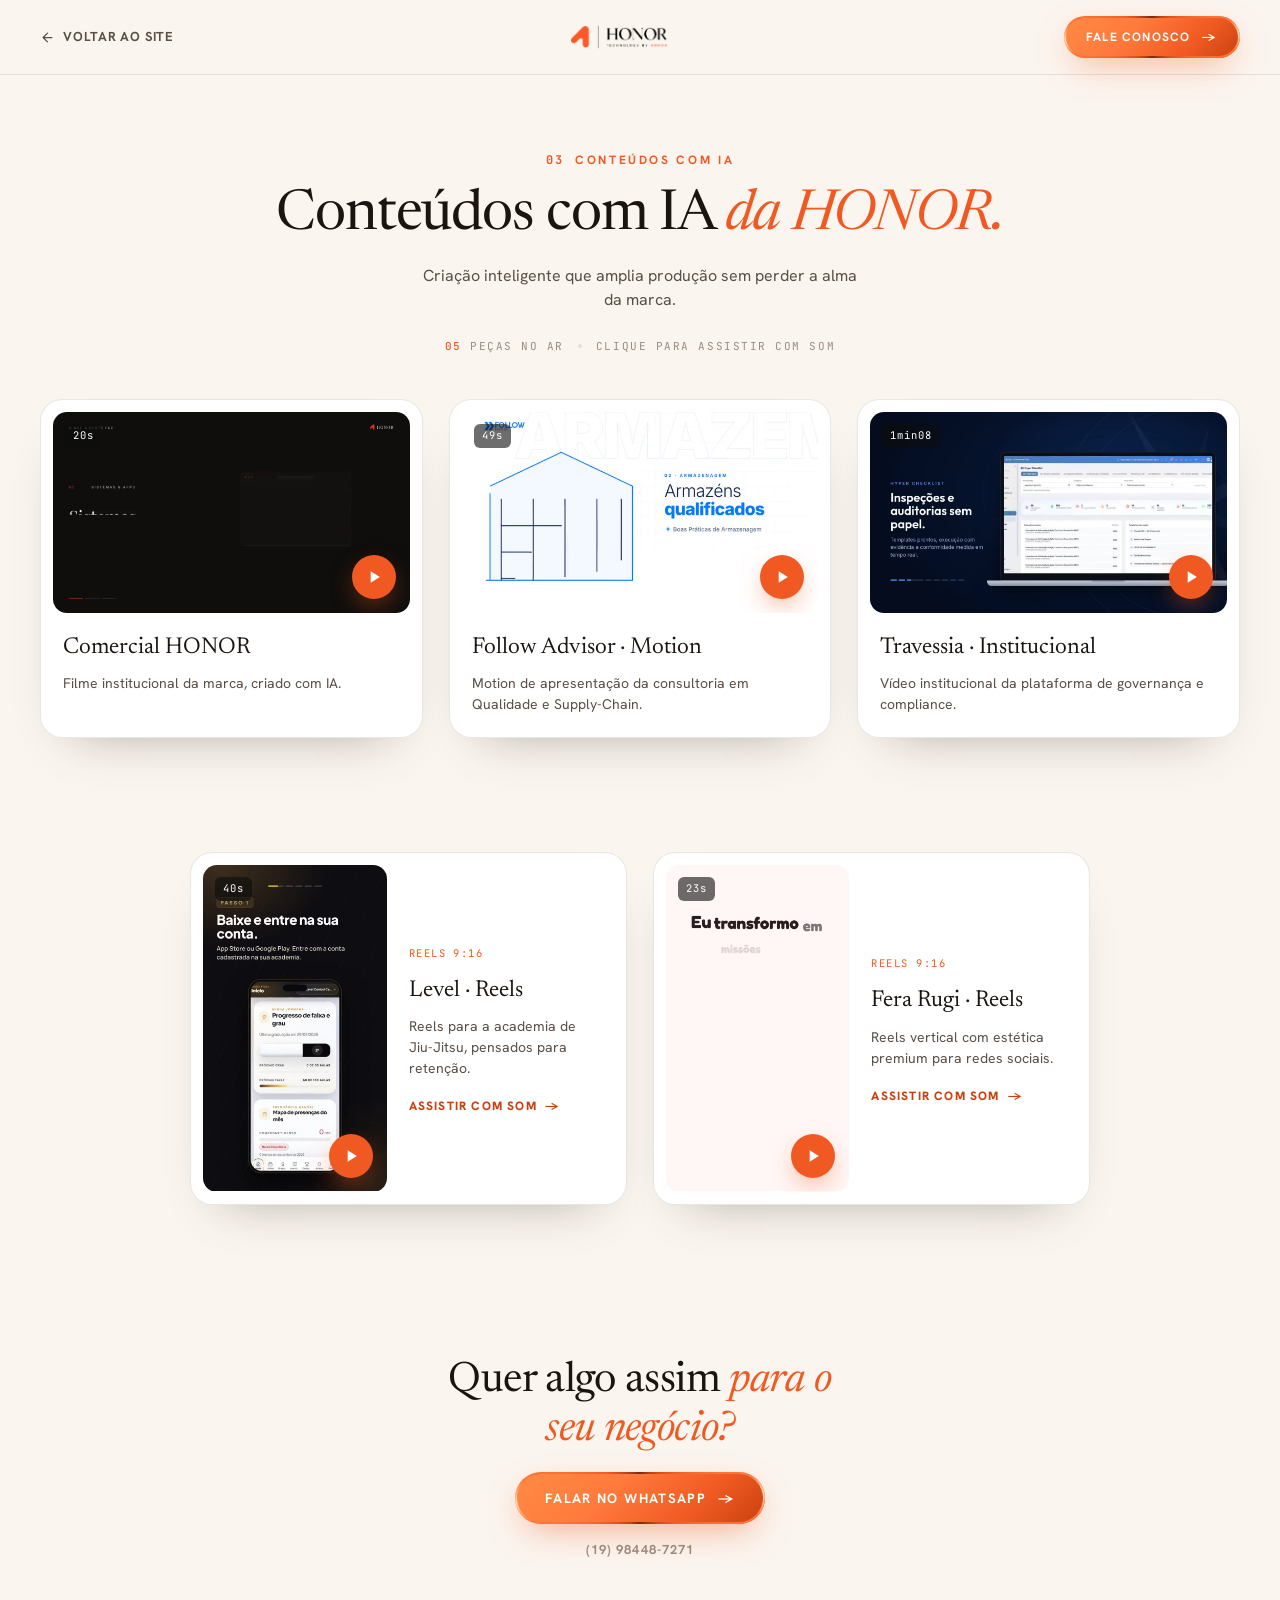
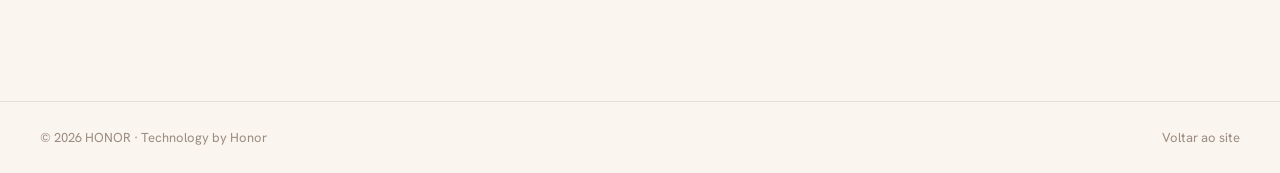
==== commit ddefb606: "Portfólio: showreel + três portas na home, página do portfólio e vídeos de IA Co-Authored-By: Claude" ====
--- a/conteudos-ia.html
+++ b/conteudos-ia.html
@@ -10,6 +10,7 @@
 <link href="https://fonts.googleapis.com/css2?family=Newsreader:ital,opsz,wght@0,6..72,400;0,6..72,500;0,6..72,600;1,6..72,400;1,6..72,500&family=Hanken+Grotesk:wght@400;500;700;800&family=JetBrains+Mono:wght@400;500&display=swap" rel="stylesheet" />
 <link rel="stylesheet" href="styles.css" />
 <link rel="stylesheet" href="gallery.css" />
+<link rel="stylesheet" href="portfolio.css" />
 </head>
 <body>
 
@@ -35,78 +36,93 @@
     <h1 class="h2 reveal d1">Conteúdos com IA <span class="ital">da HONOR.</span></h1>
     <p class="lead reveal d2">Criação inteligente que amplia produção sem perder a alma da marca.</p>
     <div class="gx-meta reveal d3">
-      <span><b>03</b> frentes de conteúdo</span>
+      <span><b>05</b> peças no ar</span>
       <span class="gx-sep" aria-hidden="true"></span>
-      <span>Peças novas entram aqui assim que saem do forno</span>
+      <span>Clique para assistir com som</span>
     </div>
   </div>
 
-  <!-- Cada peça é um card-janela: barra com o domínio real, preview da página
-       e o card inteiro vira o link. Para publicar o link de um projeto:
-         1. troque  <article class="pf-card ... is-pending">  por
-            <a class="pf-card ..." href="https://SITE" target="_blank" rel="noopener">
-            (e o </article> do fim por </a>)
-         2. troque o texto "link em breve" da .pf-url pelo domínio
-         3. troque "em breve" da .pf-live por "no ar"
-         4. troque "Link em breve" da .pf-go por: Ver site ao vivo + o <svg> da seta
-         5. acrescente dentro do .pf-frame:
-            <span class="pf-open">Abrir site <svg .../></span>
-       Sem href o card continua honesto: mostra a peça e não promete clique. -->
-  <div class="wrap pf-grid">
-    <article class="pf-card reveal d1 pf-card--wide is-pending">
-      <div class="pf-window">
-        <div class="pf-frame pf-frame--soon pf-frame--bare">
-          <span class="pf-soon">Peças em produção</span>
-        </div>
-      </div>
-      <div class="pf-body">
-        <div class="pf-head">
-          <h2>Vídeos com IA</h2>
-          <span class="pf-tag">Vídeo</span>
-        </div>
-        <p>Conteúdos visuais criados para atrair atenção e fortalecer a marca.</p>
-        <div class="pf-foot">
-          <span class="pf-chip"><b>+19%</b><i>engajamento</i></span>
-          <span class="pf-go">Em produção</span>
-        </div>
-      </div>
-    </article>
-    <article class="pf-card reveal d2 is-pending">
-      <div class="pf-window">
-        <div class="pf-frame pf-frame--soon pf-frame--bare">
-          <span class="pf-soon">Peças em produção</span>
-        </div>
-      </div>
-      <div class="pf-body">
-        <div class="pf-head">
-          <h2>Criativos para redes sociais</h2>
-          <span class="pf-tag">Social</span>
-        </div>
-        <p>Imagens, vídeos e campanhas com estética premium e alta retenção.</p>
-        <div class="pf-foot">
-          <span class="pf-chip"><b>+80</b><i>peças produzidas</i></span>
-          <span class="pf-go">Em produção</span>
-        </div>
-      </div>
-    </article>
-    <article class="pf-card reveal d3 is-pending">
-      <div class="pf-window">
-        <div class="pf-frame pf-frame--soon pf-frame--bare">
-          <span class="pf-soon">Peças em produção</span>
-        </div>
-      </div>
-      <div class="pf-body">
-        <div class="pf-head">
-          <h2>Conteúdo estratégico</h2>
-          <span class="pf-tag">Campanha</span>
-        </div>
-        <p>Ideias transformadas em campanhas visuais com personalidade e impacto.</p>
-        <div class="pf-foot">
-          <span class="pf-chip"><b>+3x</b><i>alcance</i></span>
-          <span class="pf-go">Em produção</span>
-        </div>
-      </div>
-    </article>
+  <!-- Cada peça toca muda ao passar o mouse; o clique abre o vídeo com som no lightbox.
+       Para uma peça nova: comprimir em assets/ia (mp4 + webm + jpg de capa) e copiar um .ia-card. -->
+  <div class="wrap ia-wrap">
+    <div class="ia-row">
+    <button class="ia-card reveal d1" type="button" data-play="honor-comercial" data-ratio="16/9" aria-label="Assistir Comercial HONOR com som">
+      <span class="ia-media">
+          <video muted loop playsinline preload="none" poster="assets/ia/honor-comercial.jpg" data-hover>
+            <source src="assets/ia/honor-comercial.webm" type="video/webm" />
+            <source src="assets/ia/honor-comercial.mp4" type="video/mp4" />
+          </video>
+        <span class="ia-play" aria-hidden="true"><svg width="20" height="20" viewBox="0 0 24 24" fill="currentColor"><path d="M8 5v14l11-7z"/></svg></span>
+        <span class="ia-dur">20s</span>
+      </span>
+      <span class="ia-t">Comercial HONOR</span>
+      <span class="ia-d">Filme institucional da marca, criado com IA.</span>
+    </button>
+    <button class="ia-card reveal d2" type="button" data-play="follow-advisor" data-ratio="16/9" aria-label="Assistir Follow Advisor · Motion com som">
+      <span class="ia-media">
+          <video muted loop playsinline preload="none" poster="assets/ia/follow-advisor.jpg" data-hover>
+            <source src="assets/ia/follow-advisor.webm" type="video/webm" />
+            <source src="assets/ia/follow-advisor.mp4" type="video/mp4" />
+          </video>
+        <span class="ia-play" aria-hidden="true"><svg width="20" height="20" viewBox="0 0 24 24" fill="currentColor"><path d="M8 5v14l11-7z"/></svg></span>
+        <span class="ia-dur">49s</span>
+      </span>
+      <span class="ia-t">Follow Advisor · Motion</span>
+      <span class="ia-d">Motion de apresentação da consultoria em Qualidade e Supply-Chain.</span>
+    </button>
+    <button class="ia-card reveal d3" type="button" data-play="travessia" data-ratio="16/9" aria-label="Assistir Travessia · Institucional com som">
+      <span class="ia-media">
+          <video muted loop playsinline preload="none" poster="assets/ia/travessia.jpg" data-hover>
+            <source src="assets/ia/travessia.webm" type="video/webm" />
+            <source src="assets/ia/travessia.mp4" type="video/mp4" />
+          </video>
+        <span class="ia-play" aria-hidden="true"><svg width="20" height="20" viewBox="0 0 24 24" fill="currentColor"><path d="M8 5v14l11-7z"/></svg></span>
+        <span class="ia-dur">1min08</span>
+      </span>
+      <span class="ia-t">Travessia · Institucional</span>
+      <span class="ia-d">Vídeo institucional da plataforma de governança e compliance.</span>
+    </button>
+    </div>
+    <h2 class="ia-sub reveal">Formato <span class="ital">vertical.</span></h2>
+    <div class="ia-row ia-row--v">
+    <button class="ia-card ia-card--v reveal d1" type="button" data-play="level-reels" data-ratio="9/16" aria-label="Assistir Level · Reels com som">
+      <span class="ia-media">
+          <video muted loop playsinline preload="none" poster="assets/ia/level-reels.jpg" data-hover>
+            <source src="assets/ia/level-reels.webm" type="video/webm" />
+            <source src="assets/ia/level-reels.mp4" type="video/mp4" />
+          </video>
+        <span class="ia-play" aria-hidden="true"><svg width="20" height="20" viewBox="0 0 24 24" fill="currentColor"><path d="M8 5v14l11-7z"/></svg></span>
+        <span class="ia-dur">40s</span>
+      </span>
+      <span class="ia-txt">
+        <span class="ia-tag">Reels 9:16</span>
+        <span class="ia-t">Level · Reels</span>
+        <span class="ia-d">Reels para a academia de Jiu-Jitsu, pensados para retenção.</span>
+        <span class="ia-go">Assistir com som <b class="ar">&rarr;</b></span>
+      </span>
+    </button>
+    <button class="ia-card ia-card--v reveal d2" type="button" data-play="fera-rugi" data-ratio="9/16" aria-label="Assistir Fera Rugi · Reels com som">
+      <span class="ia-media">
+          <video muted loop playsinline preload="none" poster="assets/ia/fera-rugi.jpg" data-hover>
+            <source src="assets/ia/fera-rugi.webm" type="video/webm" />
+            <source src="assets/ia/fera-rugi.mp4" type="video/mp4" />
+          </video>
+        <span class="ia-play" aria-hidden="true"><svg width="20" height="20" viewBox="0 0 24 24" fill="currentColor"><path d="M8 5v14l11-7z"/></svg></span>
+        <span class="ia-dur">23s</span>
+      </span>
+      <span class="ia-txt">
+        <span class="ia-tag">Reels 9:16</span>
+        <span class="ia-t">Fera Rugi · Reels</span>
+        <span class="ia-d">Reels vertical com estética premium para redes sociais.</span>
+        <span class="ia-go">Assistir com som <b class="ar">&rarr;</b></span>
+      </span>
+    </button>
+    </div>
+  </div>
+
+  <div class="ia-lb" id="iaLb" hidden role="dialog" aria-modal="true" aria-label="Player de vídeo">
+    <button class="ia-lb-x" type="button" aria-label="Fechar">&times;</button>
+    <video id="iaLbVid" controls playsinline></video>
   </div>
 
   <div class="wrap gx-foot-cta reveal">
@@ -124,6 +140,24 @@
 </footer>
 
 <script src="app.js"></script>
-<script src="gallery.js"></script>
+<script src="portfolio.js"></script>
+<script>
+(function(){
+  var lb=document.getElementById("iaLb"), v=document.getElementById("iaLbVid"), last=null;
+  function close(){ v.pause(); v.removeAttribute("src"); v.load(); lb.hidden=true; document.body.style.overflow=""; if(last) last.focus(); }
+  document.querySelectorAll("[data-play]").forEach(function(b){
+    b.addEventListener("click", function(){
+      last=b; var n=b.dataset.play, r=b.dataset.ratio;
+      v.className = r==="9/16" ? "is-v" : "";
+      v.src = "assets/ia/"+n+(v.canPlayType('video/mp4; codecs="avc1.42E01E"') ? ".mp4" : ".webm");
+      lb.hidden=false; document.body.style.overflow="hidden";
+      v.muted=false; var p=v.play(); if(p&&p.catch) p.catch(function(){});
+      lb.querySelector(".ia-lb-x").focus();
+    });
+  });
+  lb.addEventListener("click", function(e){ if(e.target!==v) close(); });
+  document.addEventListener("keydown", function(e){ if(e.key==="Escape" && !lb.hidden) close(); });
+})();
+</script>
 </body>
 </html>
--- a/styles.css
+++ b/styles.css
@@ -327,150 +327,58 @@
 @media(max-width:820px){ .sol-grid{ grid-template-columns:1fr; gap:34px; } }
 
 /* ============================================================
-   CASES — grade por padrão, coverflow 3D no desktop
-   Modos aplicados por cases.js: .cf--on (coverflow) e .cf--snap (mobile).
-   Sem JS, o que vale é a grade abaixo — todo o conteúdo fica legível.
-   ============================================================ */
-/* sem overflow aqui: overflow:hidden no ancestral vira o scrollport do
-   position:sticky e mata o pin. O recorte fica em .cases-sticky. */
-.cases{ --cf-step:60vh; position:relative; background:#0C0C0C; color:#fff; padding:96px 0 104px; }
-.cases-head{ margin-bottom:44px; }
-.cases-head .eyebrow{ display:block; margin-bottom:14px; }
-.cases-head .h2{ color:#FBF5EF; }
-
-/* ---- base: grade ---- */
-.cf-track{ display:grid; grid-template-columns:repeat(2,1fr); gap:26px;
-           max-width:var(--maxw); margin:0 auto; padding:0 40px; }
-.cf-card{ background:#141010; border:1px solid var(--dark-line); border-radius:20px; overflow:hidden; }
-.cf-shot{ aspect-ratio:16/10; background:#0f0b09; }
-.cf-shot img{ width:100%; height:100%; object-fit:cover; display:block; }
-.cf-info{ padding:22px 24px 26px; }
-.cf-info h3{ font-size:23px; color:#fff; }
-.cf-info p{ color:var(--dark-soft); font-size:14.5px; margin:10px 0 16px; max-width:46ch; }
-.cf-chip{ display:inline-flex; align-items:baseline; gap:9px; }
-.cf-chip b{ font-family:var(--serif); font-weight:600; font-size:26px; color:var(--accent-2); }
-.cf-chip i{ font-style:normal; font-size:11px; letter-spacing:.14em; text-transform:uppercase; color:var(--dark-faint); }
-.cf-meta{ display:none; }
-@media(max-width:760px){ .cf-track{ grid-template-columns:1fr; padding:0 24px; } }
-
-/* ---- modo coverflow (desktop) ---- */
-.cases.cf--on{ padding:0; height:calc(100svh + (var(--cf-n,1) - 1) * var(--cf-step)); }
-.cases.cf--on .cases-sticky{
-  position:sticky; top:0; height:100svh; overflow:hidden;
-  display:flex; flex-direction:column; justify-content:center; gap:clamp(14px,2.6vh,34px);
-  padding:96px 0 44px;
-}
-/* no modo pinado o cabeçalho divide a tela com os cards, então encolhe */
-.cases.cf--on .cases-head{ margin-bottom:0; text-align:center; }
-.cases.cf--on .cases-head .eyebrow{ margin-bottom:10px; }
-.cases.cf--on .cases-head .h2{ font-size:clamp(26px,3vw,44px); }
-
-.cases.cf--on .cf-stage{
-  position:relative; flex:1; min-height:0;
-  perspective:1600px; perspective-origin:50% 50%;
-  touch-action:pan-y; cursor:grab; outline:none;
-}
-.cases.cf--on .cf-stage.is-dragging{ cursor:grabbing; }
-.cases.cf--on .cf-stage:focus-visible{ outline:2px solid var(--accent); outline-offset:8px; border-radius:22px; }
-/* brasa por trás do card central */
-.cases.cf--on .cf-stage::before{
-  content:""; position:absolute; left:50%; top:50%; z-index:0; pointer-events:none;
-  width:min(74vw,940px); aspect-ratio:1; transform:translate(-50%,-50%);
-  background:radial-gradient(closest-side, rgba(240,90,34,.20), transparent 70%);
-}
-/* vinhetas laterais: os cards somem na borda em vez de serem cortados */
-.cases.cf--on .cf-stage::after{
-  content:""; position:absolute; inset:0; z-index:2; pointer-events:none;
-  background:linear-gradient(90deg,#0C0C0C 0%, rgba(12,12,12,0) 15%, rgba(12,12,12,0) 85%, #0C0C0C 100%);
-}
-.cases.cf--on .cf-track{
-  position:absolute; inset:0; z-index:1; display:block;
-  max-width:none; margin:0; padding:0; transform-style:preserve-3d;
-}
-.cases.cf--on .cf-card{
-  position:absolute; left:50%; top:50%;
-  width:min(44vw, 560px, 74vh); margin:0; cursor:pointer;
-  background:#0f0b09; border-color:rgba(255,255,255,.08);
-  box-shadow:0 30px 70px -30px rgba(0,0,0,.9);
-  will-change:transform, opacity;
-}
-.cases.cf--on .cf-card .cf-info{ display:none; }
-.cases.cf--on .cf-card.is-active{
-  cursor:default; border-color:rgba(240,90,34,.5);
-  box-shadow:0 44px 92px -30px var(--glow), 0 0 0 1px rgba(240,90,34,.22);
-}
-/* o case central com site publicado vira um clique de verdade */
-.cases.cf--on .cf-card.is-active[data-url]{ cursor:pointer; }
-.cf-shot{ position:relative; }
-.cf-card[data-url] .cf-shot::after{
-  content:"Abrir site \2197";
-  position:absolute; left:14px; bottom:14px; z-index:2;
-  padding:9px 16px; border-radius:999px;
-  background:var(--accent); color:#fff;
-  font-family:var(--sans); font-size:11px; font-weight:800;
-  letter-spacing:.13em; text-transform:uppercase;
-  box-shadow:0 14px 30px -12px rgba(200,65,15,.8);
-  opacity:0; transform:translateY(8px);
-  transition:opacity .4s var(--ease), transform .45s var(--ease);
-}
-.cases.cf--on .cf-card.is-active[data-url] .cf-shot::after,
-.cases.cf--snap .cf-card[data-url] .cf-shot::after,
-.cf-card[data-url]:hover .cf-shot::after{ opacity:1; transform:none; }
-
-/* link para o site do case, ao lado da legenda */
-.cf-visit{
-  display:inline-flex; align-items:center; gap:9px; margin-top:16px;
-  font-family:var(--sans); font-size:11.5px; font-weight:800;
-  letter-spacing:.13em; text-transform:uppercase; color:var(--accent-2);
-  transition:gap .35s var(--ease), color .3s var(--ease);
-}
-.cf-visit:hover{ gap:13px; color:#fff; }
-.cf-visit svg{ transition:transform .35s var(--ease); }
-.cf-visit:hover svg{ transform:translate(3px,-3px); }
-.cf-visit-url{
-  font-family:var(--mono); font-weight:400; font-size:11px;
-  letter-spacing:.02em; text-transform:none; color:var(--dark-faint);
-}
-
-/* legenda + controles */
-.cases.cf--on .cf-meta{
-  display:grid; grid-template-columns:1fr auto; gap:clamp(20px,4vw,64px); align-items:end;
-}
-.cf-meta-text{ transition:opacity .17s var(--ease), transform .17s var(--ease); }
-.cf-meta-text.swap{ opacity:0; transform:translateY(9px); }
-.cf-t{ font-size:clamp(21px,2.3vw,29px); color:#fff; }
-.cf-d{ color:var(--dark-soft); font-size:14.5px; margin:9px 0 14px; max-width:54ch; }
-.cf-ctl{ display:flex; align-items:center; gap:13px; }
-.cf-arrow{
-  width:42px; height:42px; flex:none; border-radius:50%; padding:0; cursor:pointer;
-  border:1px solid var(--dark-line); background:transparent; color:var(--dark-soft);
-  display:grid; place-items:center; transition:.3s var(--ease);
-}
-.cf-arrow:hover{ border-color:var(--accent); color:var(--accent); transform:translateY(-3px); }
-.cf-count{ font-family:var(--mono); font-size:12px; letter-spacing:.08em; color:var(--dark-faint); }
-.cf-count b{ font-weight:500; color:var(--accent-2); }
-.cf-total{ font-style:normal; }
-.cf-dots{ display:flex; align-items:center; gap:8px; margin-left:6px; }
-.cf-dot{
-  width:7px; height:7px; border:0; padding:0; border-radius:50%; cursor:pointer;
-  background:rgba(255,255,255,.22); transition:.35s var(--ease);
-}
-.cf-dot:hover{ background:rgba(255,255,255,.5); }
-.cf-dot.is-on{ width:22px; border-radius:4px; background:var(--accent); box-shadow:0 0 12px var(--glow); }
-.cf-cta{ grid-column:1 / -1; justify-self:start; }
-@media(max-width:1100px){
-  .cases.cf--on .cf-meta{ grid-template-columns:1fr; align-items:start; }
-  .cf-cta{ display:none; }
-}
-
-/* ---- modo snap (mobile) ---- */
-.cases.cf--snap .cf-track{
-  display:flex; gap:16px; padding:4px 22px 22px; max-width:none;
-  overflow-x:auto; scroll-snap-type:x mandatory;
-  -webkit-overflow-scrolling:touch; scrollbar-width:none;
-}
-.cases.cf--snap .cf-track::-webkit-scrollbar{ display:none; }
-.cases.cf--snap .cf-card{ flex:0 0 84%; scroll-snap-align:center; }
+   PORTFÓLIO (home) — showreel (B) + três portas em contact sheet (A)
+   data-variant no <section> liga/desliga cada metade.
+   ============================================================ */
+.pt{ background:#0C0C0C; color:#fff; padding:clamp(72px,10vh,112px) 0 clamp(80px,11vh,120px); position:relative; overflow:hidden; }
+.pt::before{ content:""; position:absolute; left:50%; top:30%; width:900px; height:520px; transform:translateX(-50%);
+  background:radial-gradient(closest-side, rgba(240,90,34,.16), transparent); pointer-events:none; }
+.pt .wrap{ position:relative; }
+.pt-head{ margin-bottom:44px; }
+.pt-head .eyebrow{ display:block; margin-bottom:14px; }
+.pt-head .h2{ color:#FBF5EF; }
+
+/* B · showreel */
+.pt-reel{ position:relative; display:block; aspect-ratio:21/9; border-radius:22px; overflow:hidden; background:#140f0c;
+  border:1px solid var(--dark-line); box-shadow:0 40px 90px -30px rgba(240,90,34,.35); isolation:isolate; }
+.pt-reel-vid{ position:absolute; inset:0; width:100%; height:100%; object-fit:cover; transform:scale(1.02); transition:transform 1.2s var(--ease); }
+.pt-reel:hover .pt-reel-vid{ transform:scale(1.06); }
+.pt-reel::after{ content:""; position:absolute; inset:0; z-index:1;
+  background:radial-gradient(ellipse at center, rgba(12,12,12,.15), rgba(12,12,12,.7)), linear-gradient(180deg, transparent 55%, rgba(12,12,12,.75)); }
+.pt-reel-rec{ position:absolute; z-index:2; top:20px; left:22px; display:inline-flex; align-items:center; gap:9px;
+  font-family:var(--mono); font-size:11px; letter-spacing:.18em; text-transform:uppercase; color:rgba(255,255,255,.85); }
+.pt-reel-rec i{ width:8px; height:8px; border-radius:50%; background:#ff3b1f; box-shadow:0 0 0 0 rgba(255,59,31,.6); animation:ptRec 1.6s infinite; }
+@keyframes ptRec{ 0%{box-shadow:0 0 0 0 rgba(255,59,31,.55)} 100%{box-shadow:0 0 0 12px rgba(255,59,31,0)} }
+.pt-reel-cta{ position:absolute; z-index:2; left:50%; top:50%; transform:translate(-50%,-50%); display:inline-flex; align-items:center; gap:14px; white-space:nowrap;
+  padding:20px 34px; border-radius:999px; background:var(--accent); color:#fff; font-weight:800; font-size:14px; letter-spacing:.1em; text-transform:uppercase;
+  box-shadow:0 18px 50px -10px var(--glow); transition:transform .45s var(--ease), box-shadow .45s var(--ease), gap .45s var(--ease); }
+.pt-reel:hover .pt-reel-cta{ transform:translate(-50%,-50%) scale(1.06); gap:20px; box-shadow:0 24px 70px -8px var(--glow); }
+
+/* A · portas */
+.pt-doors{ display:grid; grid-template-columns:repeat(3,1fr); gap:20px; margin-top:22px; }
+.pt-door{ position:relative; display:flex; flex-direction:column; padding:14px 14px 22px; border-radius:20px; background:#141010;
+  border:1px solid var(--dark-line); transition:transform .5s var(--ease), border-color .4s, background .4s; }
+.pt-door:hover{ transform:translateY(-6px); border-color:rgba(240,90,34,.55); background:#181210; }
+.pt-door-n{ position:absolute; z-index:3; top:26px; left:28px; font-family:var(--mono); font-size:11px; letter-spacing:.14em; color:#fff;
+  background:rgba(12,12,12,.6); padding:5px 9px; border-radius:7px; backdrop-filter:blur(6px); }
+.pt-door-media{ display:block; position:relative; aspect-ratio:16/10; border-radius:12px; overflow:hidden; background:#0f0b09; }
+.pt-door-media img, .pt-door-media video{ width:100%; height:100%; object-fit:cover; display:block; }
+.pt-pan img{ transform-origin:50% 0; transition:transform 5s ease-in-out; }
+.pt-door:hover .pt-pan img{ transform:scale(1.18) translateY(-4%); }
+.pt-door-t{ margin:20px 8px 0; font-family:var(--serif); font-size:26px; color:#fff; }
+.pt-door-d{ margin:6px 8px 0; font-size:14px; color:var(--dark-soft); }
+.pt-door-go{ margin:18px 8px 0; display:inline-flex; align-items:center; gap:8px; font-size:12px; font-weight:800; letter-spacing:.12em; text-transform:uppercase; color:var(--accent-2); transition:gap .4s var(--ease); }
+.pt-door:hover .pt-door-go{ gap:14px; }
+
+.pt[data-variant="a"] .pt-reel{ display:none; }
+.pt[data-variant="b"] .pt-doors{ display:none; }
+.pt[data-variant="a"] .pt-doors{ margin-top:0; }
+@media(max-width:860px){
+  .pt-doors{ grid-template-columns:1fr; }
+  .pt-reel{ aspect-ratio:4/5; }
+  .pt-reel-cta{ padding:16px 24px; font-size:12px; }
+}
+@media(prefers-reduced-motion:reduce){ .pt-reel-rec i{ animation:none; } .pt-pan img, .pt-reel-vid{ transition:none; } }
 
 /* ============================================================
    PROCESSO
--- a/portfolio.css
+++ b/portfolio.css
@@ -0,0 +1,102 @@
+/* HONOR — página do portfólio (sobre + escolha + índice). Carrega depois de gallery.css. */
+
+/* ---------- sobre ---------- */
+.pf-about{ display:grid; grid-template-columns:260px 1fr; gap:clamp(30px,5vw,72px); align-items:center;
+  padding-top:clamp(48px,8vh,96px); padding-bottom:clamp(40px,6vh,72px); max-width:1100px; }
+.ab-photo{ aspect-ratio:4/5; border-radius:26px; display:grid; place-items:center; position:relative; overflow:hidden;
+  background:radial-gradient(circle at 30% 20%, var(--accent-2), var(--accent-deep) 70%); box-shadow:0 34px 60px -30px rgba(200,65,15,.6); }
+.ab-photo span{ font-family:var(--serif); font-style:italic; font-size:86px; color:rgba(255,255,255,.92); }
+.ab-links{ list-style:none; display:flex; flex-wrap:wrap; gap:8px 18px; margin-top:20px; }
+.ab-links a{ font-size:12px; font-weight:800; letter-spacing:.1em; text-transform:uppercase; color:var(--ink-soft); transition:color .3s; }
+.ab-links a:hover{ color:var(--accent); }
+.ab-main .eyebrow{ display:block; margin-bottom:14px; }
+.ab-main .h2{ font-size:clamp(44px,6vw,80px); line-height:1; }
+.ab-role{ margin-top:14px; font-family:var(--mono); font-size:12px; letter-spacing:.18em; text-transform:uppercase; color:var(--accent); }
+.ab-main .lead{ margin-top:22px; max-width:56ch; }
+.ab-stats{ display:grid; grid-template-columns:repeat(4,auto); justify-content:start; gap:20px 38px; margin-top:34px; padding-top:28px; border-top:1px solid var(--line); }
+.ab-stats dt{ font-family:var(--serif); font-weight:600; font-size:38px; color:var(--accent); line-height:1; }
+.ab-stats dd{ margin-top:8px; font-size:11px; letter-spacing:.12em; text-transform:uppercase; color:var(--ink-faint); }
+
+/* ---------- escolha ---------- */
+.pf-pick{ padding-top:clamp(40px,6vh,70px); padding-bottom:clamp(40px,6vh,70px); scroll-margin-top:90px; }
+.pf-pick .sec-head{ margin-bottom:40px; }
+.pk-grid{ display:grid; grid-template-columns:repeat(3,1fr); gap:clamp(16px,2vw,26px); }
+.pk-card{ position:relative; display:flex; flex-direction:column; padding:14px 14px 24px; border-radius:24px; background:#fff; border:1px solid var(--line);
+  box-shadow:0 24px 50px -34px rgba(27,20,16,.42); transition:transform .5s var(--ease), border-color .4s, box-shadow .5s var(--ease); }
+.pk-card:hover{ transform:translateY(-8px); border-color:rgba(240,90,34,.4); box-shadow:0 40px 74px -34px rgba(200,65,15,.44); }
+.pk-n{ position:absolute; z-index:2; top:26px; left:26px; font-family:var(--mono); font-size:11px; letter-spacing:.14em; color:#fff; background:rgba(12,12,12,.6); padding:5px 9px; border-radius:7px; }
+.pk-media{ display:block; aspect-ratio:4/3; border-radius:14px; overflow:hidden; background:var(--cream-3); position:relative; }
+.pk-media img, .pk-media video{ width:100%; height:100%; object-fit:cover; display:block; }
+.pk-t{ margin:22px 10px 0; font-family:var(--serif); font-size:28px; color:var(--ink); }
+.pk-d{ margin:8px 10px 0; font-size:14.5px; color:var(--ink-soft); }
+.pk-c{ margin:16px 10px 0; font-family:var(--mono); font-size:11px; letter-spacing:.12em; text-transform:uppercase; color:var(--ink-faint); }
+.pk-c b{ color:var(--accent); font-weight:500; }
+.pk-go{ margin:16px 10px 0; display:inline-flex; align-items:center; gap:8px; font-size:12px; font-weight:800; letter-spacing:.12em; text-transform:uppercase; color:var(--accent-deep); transition:gap .4s var(--ease); }
+.pk-card:hover .pk-go{ gap:14px; }
+.pt-pan img{ transform-origin:50% 0; transition:transform 5s ease-in-out; }
+.pk-card:hover .pt-pan img{ transform:scale(1.18) translateY(-4%); }
+
+/* ---------- índice ---------- */
+.pf-index{ padding-top:clamp(40px,6vh,70px); padding-bottom:clamp(20px,4vh,50px); max-width:1000px; }
+.ix-head{ display:flex; align-items:end; justify-content:space-between; gap:20px; flex-wrap:wrap; margin-bottom:26px; }
+.ix-filter{ display:flex; gap:6px; flex-wrap:wrap; }
+.ix-filter button{ font:700 11px var(--sans); letter-spacing:.1em; text-transform:uppercase; padding:10px 16px; border-radius:999px; cursor:pointer;
+  background:transparent; border:1px solid var(--line); color:var(--ink-soft); transition:all .3s var(--ease); }
+.ix-filter button:hover{ border-color:var(--accent); color:var(--accent); }
+.ix-filter button.is-on{ background:var(--ink); border-color:var(--ink); color:#fff; }
+.pj-list{ border-top:1px solid var(--ink); }
+.pj-row{ display:grid; grid-template-columns:48px 1.6fr 1fr 1fr 24px; align-items:center; gap:14px; padding:20px 6px; border-bottom:1px solid var(--line);
+  transition:background .3s, padding .4s var(--ease), color .3s; }
+.pj-row[hidden]{ display:none; }
+.pj-row:hover{ background:rgba(240,90,34,.06); padding-left:16px; padding-right:16px; }
+.pj-n{ font-family:var(--mono); font-size:11px; color:var(--ink-faint); }
+.pj-name{ font-family:var(--serif); font-size:clamp(19px,2vw,25px); color:var(--ink); }
+.pj-row:hover .pj-name{ color:var(--accent-deep); }
+.pj-type, .pj-cat{ font-size:12px; letter-spacing:.08em; text-transform:uppercase; color:var(--ink-soft); }
+.pj-cat{ color:var(--ink-faint); }
+.pj-ar{ color:var(--accent); transition:transform .4s var(--ease); }
+.pj-row:hover .pj-ar{ transform:translateX(4px); }
+
+@media(max-width:860px){
+  .pf-about{ grid-template-columns:1fr; text-align:left; }
+  .ab-photo{ max-width:200px; }
+  .ab-stats{ grid-template-columns:repeat(2,auto); }
+  .pk-grid{ grid-template-columns:1fr; }
+  .pj-row{ grid-template-columns:34px 1fr 20px; }
+  .pj-type, .pj-cat{ display:none; }
+}
+
+/* ---------- conteúdos com IA (vídeos) ---------- */
+.ia-wrap{ padding-bottom:20px; }
+.ia-row{ display:grid; grid-template-columns:repeat(3,1fr); gap:clamp(16px,2vw,26px); }
+.ia-card{ all:unset; box-sizing:border-box; cursor:pointer; display:flex; flex-direction:column; padding:12px 12px 22px; border-radius:22px; background:#fff;
+  border:1px solid var(--line); box-shadow:0 24px 50px -34px rgba(27,20,16,.42); transition:transform .5s var(--ease), border-color .4s, box-shadow .5s var(--ease); }
+.ia-card:hover, .ia-card:focus-visible{ transform:translateY(-8px); border-color:rgba(240,90,34,.4); box-shadow:0 40px 74px -34px rgba(200,65,15,.44); }
+.ia-card:focus-visible{ outline:2px solid var(--accent); outline-offset:4px; }
+.ia-media{ position:relative; display:block; aspect-ratio:16/9; border-radius:14px; overflow:hidden; background:#0f0b09; }
+.ia-media video{ width:100%; height:100%; object-fit:cover; display:block; }
+.ia-play{ position:absolute; right:14px; bottom:14px; width:44px; height:44px; border-radius:50%; display:grid; place-items:center; color:#fff;
+  background:var(--accent); box-shadow:0 10px 26px -6px var(--glow); transition:transform .4s var(--ease); }
+.ia-card:hover .ia-play{ transform:scale(1.12); }
+.ia-dur{ position:absolute; left:12px; top:12px; font-family:var(--mono); font-size:10.5px; letter-spacing:.1em; color:#fff; background:rgba(12,12,12,.6); padding:4px 8px; border-radius:6px; }
+.ia-t{ display:block; margin:18px 10px 0; font-family:var(--serif); font-size:23px; color:var(--ink); }
+.ia-d{ display:block; margin:8px 10px 0; font-size:14px; color:var(--ink-soft); }
+.ia-sub{ margin:clamp(50px,7vh,80px) 0 26px; text-align:center; }
+.ia-row--v{ grid-template-columns:repeat(2,1fr); max-width:900px; margin:0 auto; }
+.ia-card--v{ flex-direction:row; align-items:center; gap:22px; padding:12px 24px 12px 12px; }
+.ia-card--v .ia-media{ aspect-ratio:9/16; width:46%; flex:none; }
+.ia-txt{ display:block; }
+.ia-card--v .ia-t{ margin:10px 0 0; }
+.ia-card--v .ia-d{ margin:8px 0 0; }
+.ia-tag{ font-family:var(--mono); font-size:10.5px; letter-spacing:.14em; text-transform:uppercase; color:var(--accent); }
+.ia-go{ display:inline-flex; gap:8px; margin-top:18px; font-size:12px; font-weight:800; letter-spacing:.1em; text-transform:uppercase; color:var(--accent-deep); }
+.ia-lb{ position:fixed; inset:0; z-index:200; display:grid; place-items:center; background:rgba(8,6,5,.92); backdrop-filter:blur(8px); padding:24px; }
+.ia-lb[hidden]{ display:none; }
+.ia-lb video{ max-width:min(1200px,92vw); max-height:86vh; border-radius:14px; background:#000; box-shadow:0 40px 100px rgba(0,0,0,.6); }
+.ia-lb video.is-v{ max-height:88vh; width:auto; }
+.ia-lb-x{ position:absolute; top:18px; right:22px; width:46px; height:46px; border-radius:50%; border:1px solid rgba(255,255,255,.25); background:rgba(255,255,255,.08); color:#fff; font-size:26px; cursor:pointer; }
+.ia-lb-x:hover{ background:var(--accent); border-color:var(--accent); }
+@media(max-width:860px){
+  .ia-row, .ia-row--v{ grid-template-columns:1fr; }
+  .ia-card--v .ia-media{ width:42%; }
+}
